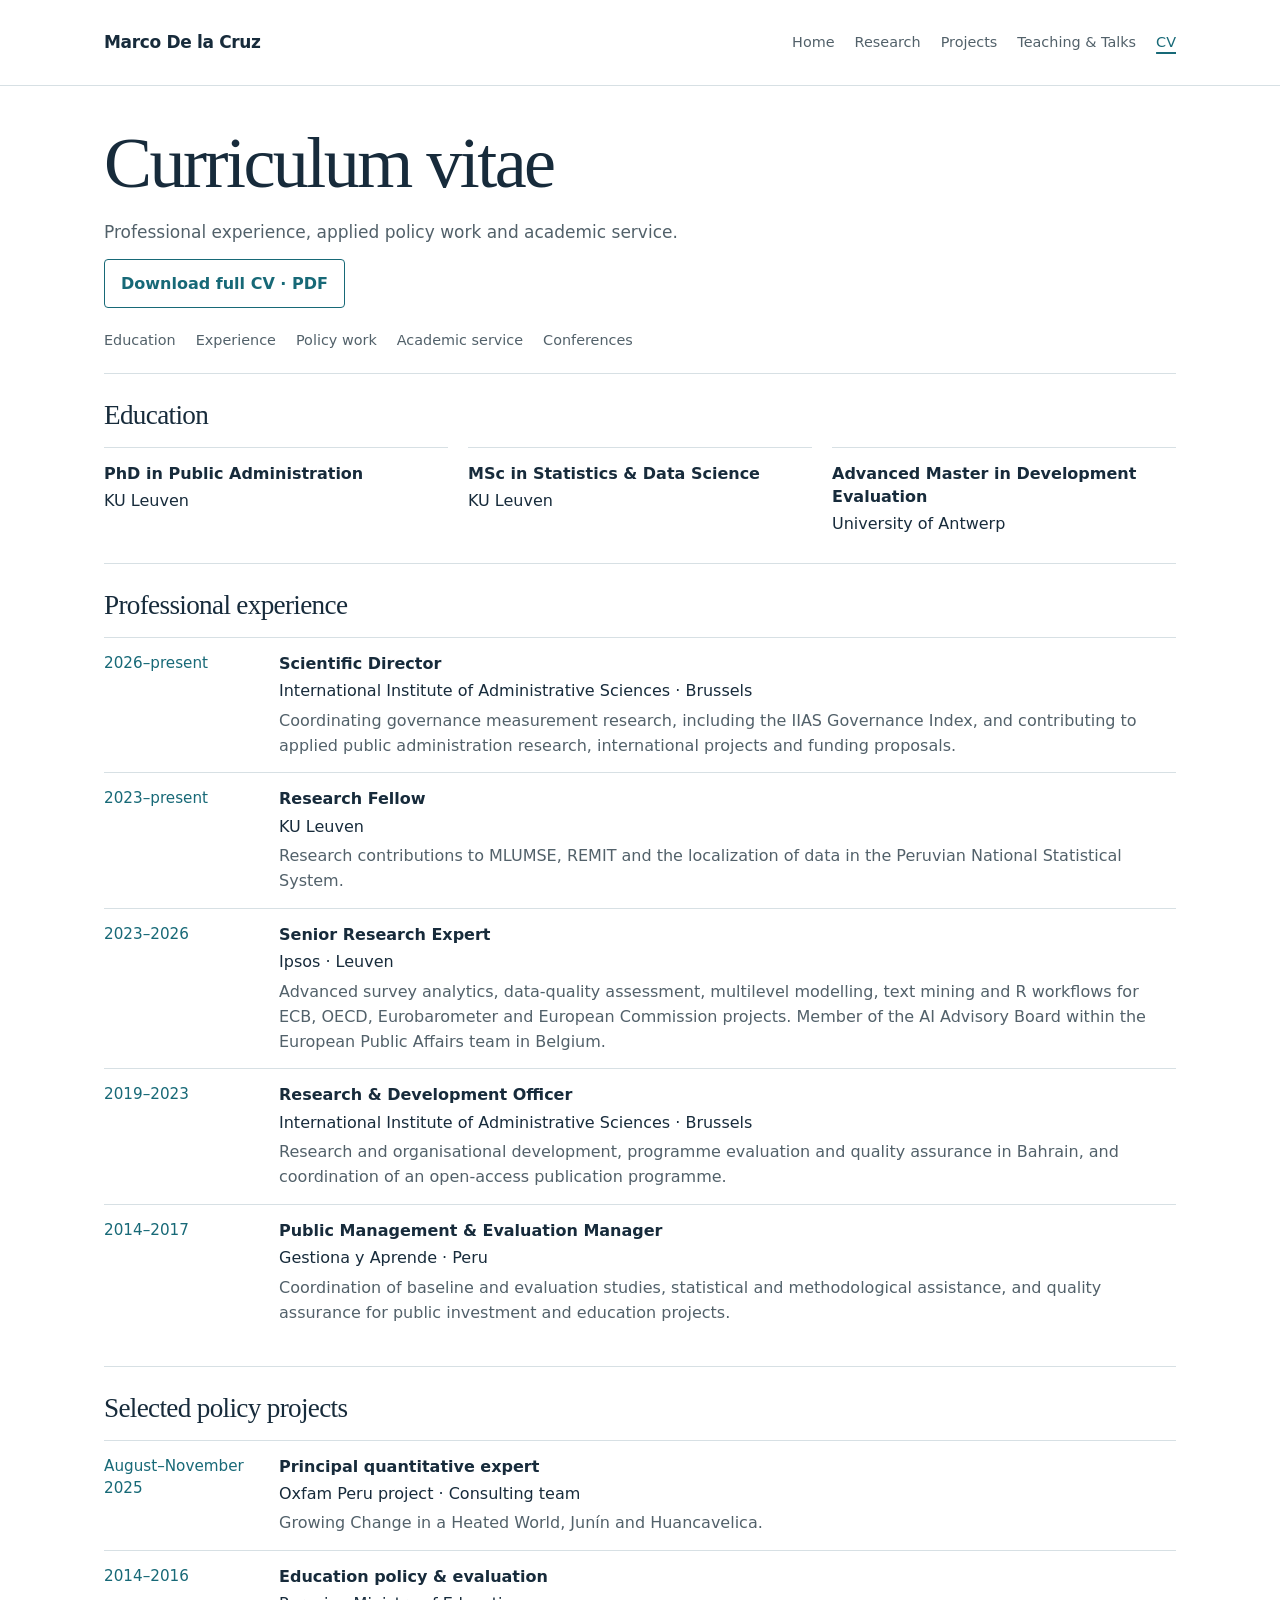
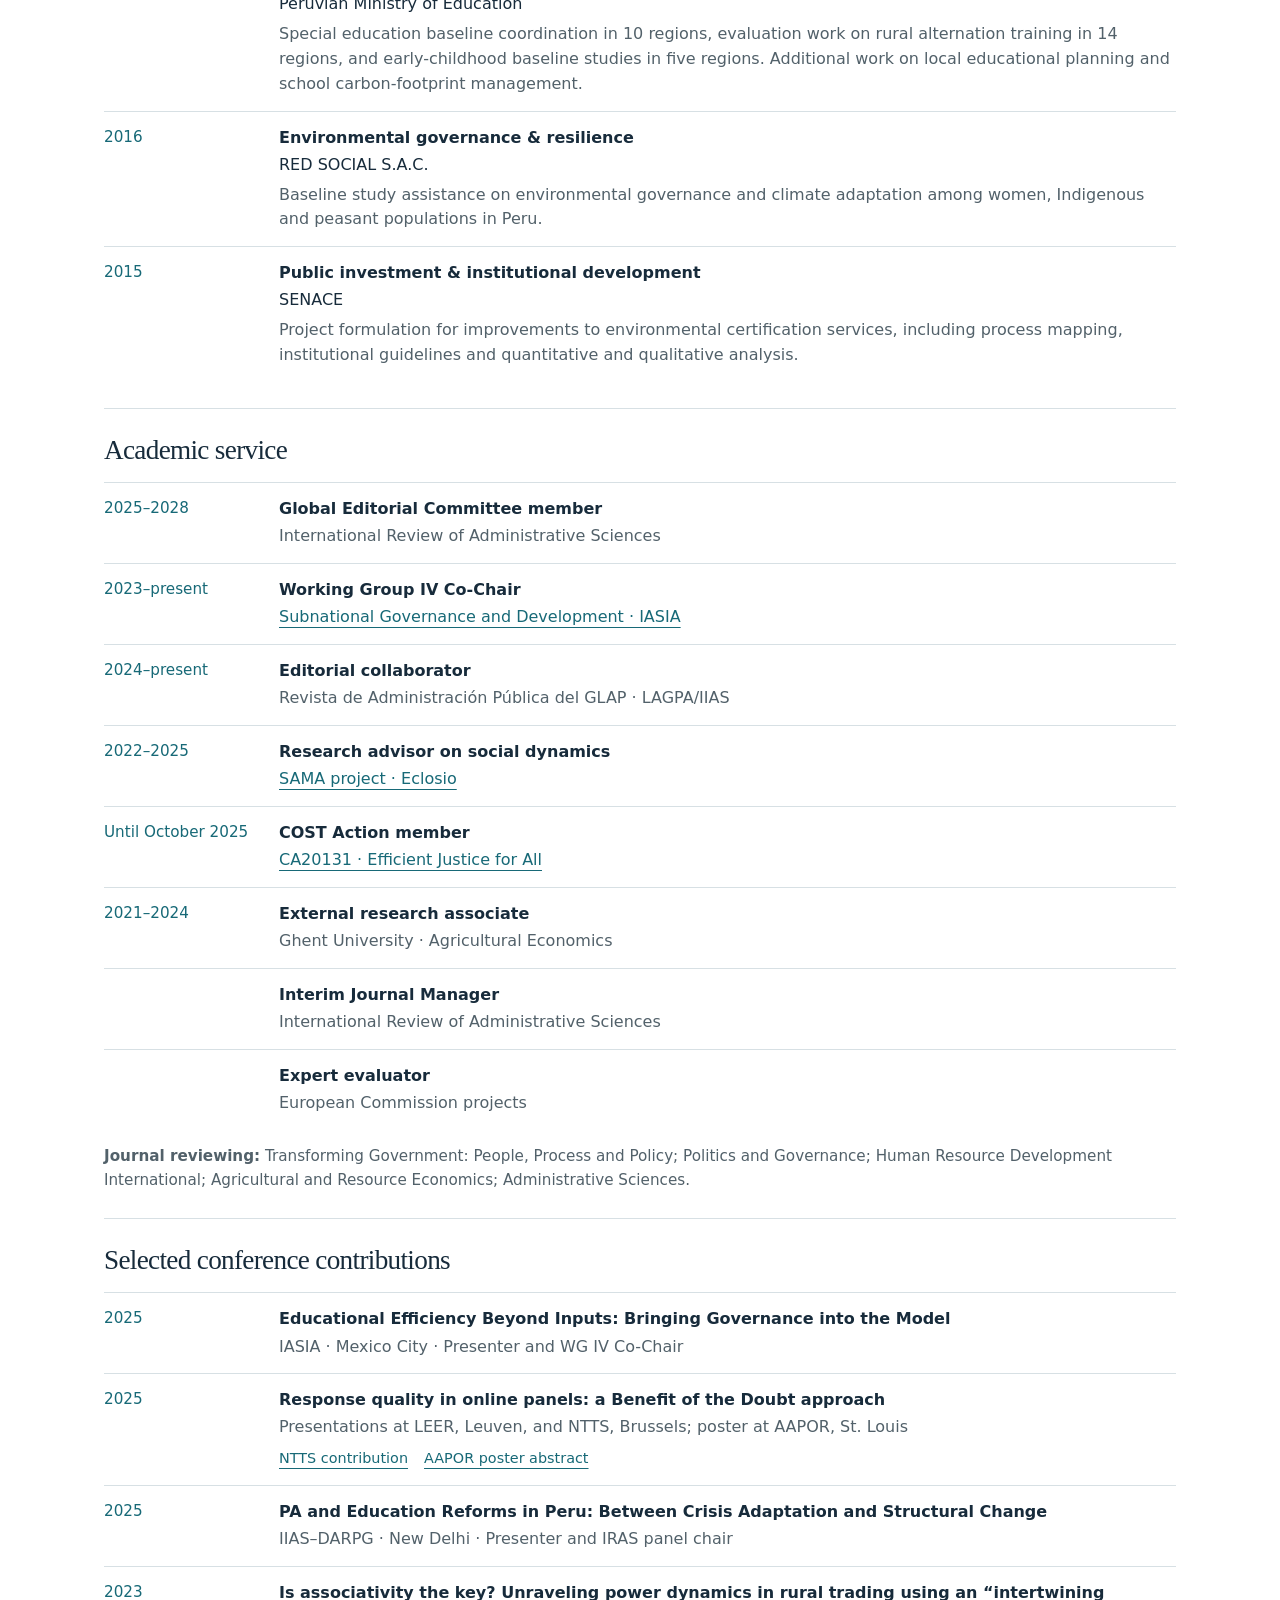
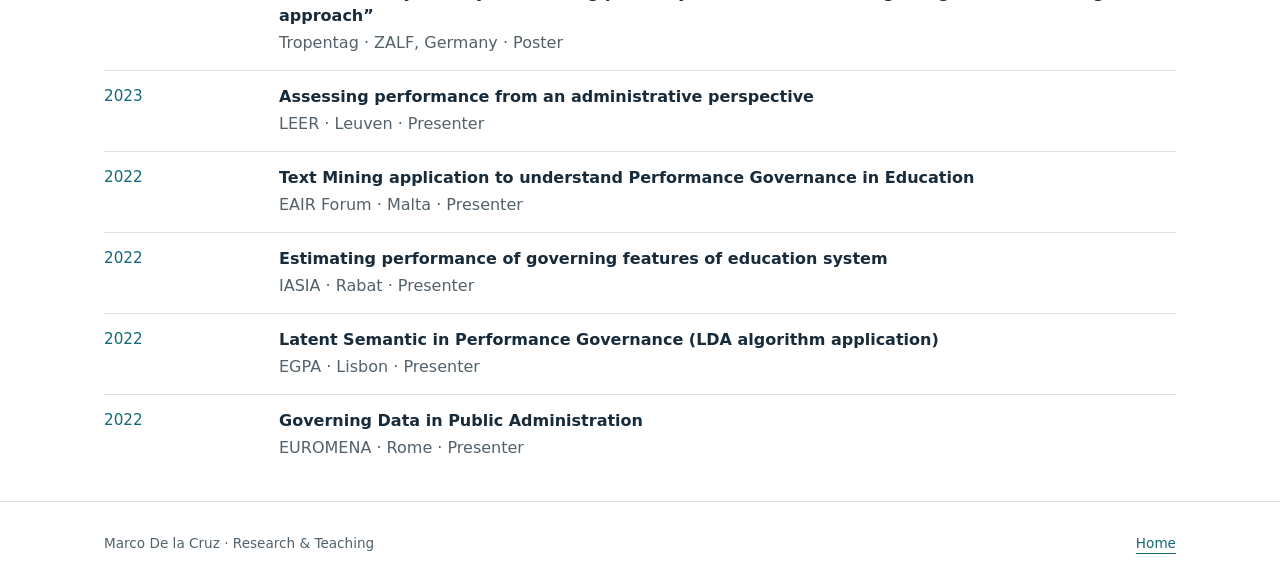
==== cv.html @ fc867669 "Add website" ====
<!DOCTYPE html>
<html lang="en">
<head>
  <meta charset="utf-8">
  <meta name="viewport" content="width=device-width, initial-scale=1">

  <title>CV | Marco De la Cruz</title>

  <meta
    name="description"
    content="Marco De la Cruz: professional experience, education, policy projects and academic service."
  >

  <link href="style.css" rel="stylesheet">

  <style>
    /* Compact formatting for this page only */

    .cv-page .page-head {
      padding: 36px 0 20px;
    }

    .cv-page .page-head h1 {
      margin-bottom: 14px;
    }

    .cv-page .page-head p {
      margin-bottom: 12px;
    }

    .cv-download {
      display: inline-block;
      padding: 10px 16px;
      border: 1px solid var(--accent, #176977);
      border-radius: 4px;
      color: var(--accent, #176977);
      font-size: 1rem;
      font-weight: 600;
      text-decoration: none;
    }

    .cv-download:hover {
      background: var(--accent, #176977);
      color: #fff;
    }

    .cv-page .jump {
      gap: 10px 20px;
      padding-bottom: 20px;
    }

    .cv-page .section {
      padding: 26px 0;
    }

    .cv-page .section > h2 {
      font-size: 1.7rem;
      margin-bottom: 16px;
    }

    .cv-page .cv-grid,
    .cv-page .course {
      display: grid;
      grid-template-columns: 155px minmax(0, 1fr);
      align-items: start;
      gap: 20px;
      padding: 14px 0;
      border-top: 1px solid var(--line, #d7e0e4);
    }

    .cv-page .cv-grid h3,
    .cv-page .course h3,
    .cv-page .education-item h3 {
      font: 600 1rem/1.45 system-ui, -apple-system, sans-serif;
      margin: 0 0 4px;
    }

    .cv-page .cv-grid p,
    .cv-page .course p,
    .cv-page .education-item p {
      margin: 0 0 5px;
      font-size: 1rem;
      line-height: 1.55;
    }

    .cv-page .cv-grid p:last-child,
    .cv-page .course p:last-child,
    .cv-page .education-item p:last-child {
      margin-bottom: 0;
    }

    .cv-page .date {
      font-size: 0.95rem;
      line-height: 1.5;
      color: var(--accent, #176977);
    }

    .cv-page .organisation {
      color: var(--ink, #172b3b);
      font-weight: 500;
    }

    .cv-page .education-grid {
      display: grid;
      grid-template-columns: repeat(3, minmax(0, 1fr));
      gap: 20px;
    }

    .cv-page .education-item {
      border-top: 1px solid var(--line, #d7e0e4);
      padding-top: 14px;
    }

    .cv-page .reviewing {
      margin-top: 14px;
      margin-bottom: 0;
      font-size: 0.95rem;
      line-height: 1.6;
    }

    .cv-page .course-links {
      display: flex;
      flex-wrap: wrap;
      gap: 8px 16px;
      margin-top: 6px;
      font-size: 0.9rem;
    }

    @media (max-width: 800px) {
      .cv-page .education-grid {
        grid-template-columns: 1fr;
        gap: 14px;
      }

      .cv-page .cv-grid,
      .cv-page .course {
        grid-template-columns: 1fr;
        gap: 5px;
      }

      .cv-page .section {
        padding: 22px 0;
      }
    }

    @media print {
      .cv-page .jump,
      .cv-page .cv-download {
        display: none;
      }

      .cv-page .cv-grid,
      .cv-page .course,
      .cv-page .education-item {
        break-inside: avoid;
      }
    }
  </style>
</head>

<body>
  <a class="skip" href="#main">Skip to content</a>

  <header>
    <div class="wrap bar">
      <a class="name" href="index.html">Marco De la Cruz</a>

      <nav aria-label="Main navigation">
        <a href="index.html">Home</a>
        <a href="research.html">Research</a>
        <a href="projects.html">Projects</a>
        <a href="teaching.html">Teaching &amp; Talks</a>
        <a href="cv.html" aria-current="page">CV</a>
      </nav>
    </div>
  </header>

  <main class="wrap cv-page" id="main">

    <div class="page-head">
      <h1>Curriculum vitae</h1>

      <p>
        Professional experience, applied policy work and academic service.
      </p>

      <a
        class="cv-download"
        href="https://soc.kuleuven.be/io/personeel/staf/cv/cv-marco-de-la-cruz-sanchez-en.pdf"
      >
        Download full CV · PDF
      </a>
    </div>

    <nav aria-label="CV sections" class="jump">
      <a href="#education">Education</a>
      <a href="#experience">Experience</a>
      <a href="#policy">Policy work</a>
      <a href="#service">Academic service</a>
      <a href="#talks">Conferences</a>
    </nav>

    <section class="section" id="education">
      <h2>Education</h2>

      <div class="education-grid">

        <article class="education-item">
          <h3>PhD in Public Administration</h3>
          <p>KU Leuven</p>
        </article>

        <article class="education-item">
          <h3>MSc in Statistics &amp; Data Science</h3>
          <p>KU Leuven</p>
        </article>

        <article class="education-item">
          <h3>Advanced Master in Development Evaluation</h3>
          <p>University of Antwerp</p>
        </article>

      </div>
    </section>

    <section class="section" id="experience">
      <h2>Professional experience</h2>

      <article class="cv-grid">
        <div class="date">2026–present</div>
        <div>
          <h3>Scientific Director</h3>
          <p class="organisation">
            International Institute of Administrative Sciences · Brussels
          </p>
          <p>
            Coordinating governance measurement research, including the
            IIAS Governance Index, and contributing to applied public
            administration research, international projects and funding
            proposals.
          </p>
        </div>
      </article>

      <article class="cv-grid">
        <div class="date">2023–present</div>
        <div>
          <h3>Research Fellow</h3>
          <p class="organisation">KU Leuven</p>
          <p>
            Research contributions to MLUMSE, REMIT and the localization
            of data in the Peruvian National Statistical System.
          </p>
        </div>
      </article>

      <article class="cv-grid">
        <div class="date">2023–2026</div>
        <div>
          <h3>Senior Research Expert</h3>
          <p class="organisation">Ipsos · Leuven</p>
          <p>
            Advanced survey analytics, data-quality assessment, multilevel
            modelling, text mining and R workflows for ECB, OECD,
            Eurobarometer and European Commission projects. Member of
            the AI Advisory Board within the European Public Affairs
            team in Belgium.
          </p>
        </div>
      </article>

      <article class="cv-grid">
        <div class="date">2019–2023</div>
        <div>
          <h3>Research &amp; Development Officer</h3>
          <p class="organisation">
            International Institute of Administrative Sciences · Brussels
          </p>
          <p>
            Research and organisational development, programme evaluation
            and quality assurance in Bahrain, and coordination of an
            open-access publication programme.
          </p>
        </div>
      </article>

      <article class="cv-grid">
        <div class="date">2014–2017</div>
        <div>
          <h3>Public Management &amp; Evaluation Manager</h3>
          <p class="organisation">Gestiona y Aprende · Peru</p>
          <p>
            Coordination of baseline and evaluation studies, statistical
            and methodological assistance, and quality assurance for
            public investment and education projects.
          </p>
        </div>
      </article>

    </section>

    <section class="section" id="policy">
      <h2>Selected policy projects</h2>

      <article class="cv-grid">
        <div class="date">August–November 2025</div>
        <div>
          <h3>Principal quantitative expert</h3>
          <p class="organisation">
            Oxfam Peru project · Consulting team
          </p>
          <p>
            Growing Change in a Heated World, Junín and Huancavelica.
          </p>
        </div>
      </article>

      <article class="cv-grid">
        <div class="date">2014–2016</div>
        <div>
          <h3>Education policy &amp; evaluation</h3>
          <p class="organisation">Peruvian Ministry of Education</p>
          <p>
            Special education baseline coordination in 10 regions,
            evaluation work on rural alternation training in 14 regions,
            and early-childhood baseline studies in five regions.
            Additional work on local educational planning and school
            carbon-footprint management.
          </p>
        </div>
      </article>

      <article class="cv-grid">
        <div class="date">2016</div>
        <div>
          <h3>Environmental governance &amp; resilience</h3>
          <p class="organisation">RED SOCIAL S.A.C.</p>
          <p>
            Baseline study assistance on environmental governance and
            climate adaptation among women, Indigenous and peasant
            populations in Peru.
          </p>
        </div>
      </article>

      <article class="cv-grid">
        <div class="date">2015</div>
        <div>
          <h3>Public investment &amp; institutional development</h3>
          <p class="organisation">SENACE</p>
          <p>
            Project formulation for improvements to environmental
            certification services, including process mapping,
            institutional guidelines and quantitative and qualitative
            analysis.
          </p>
        </div>
      </article>

    </section>

    <section class="section" id="service">
      <h2>Academic service</h2>

      <article class="course">
        <span class="date">2025–2028</span>
        <div>
          <h3>Global Editorial Committee member</h3>
          <p>International Review of Administrative Sciences</p>
        </div>
      </article>

      <article class="course">
        <span class="date">2023–present</span>
        <div>
          <h3>Working Group IV Co-Chair</h3>
          <p>
            <a href="https://www.iias-iisa.org/iasia-working-groups-wg-4-sub-national-governance-and-development/">
              Subnational Governance and Development · IASIA
            </a>
          </p>
        </div>
      </article>

      <article class="course">
        <span class="date">2024–present</span>
        <div>
          <h3>Editorial collaborator</h3>
          <p>
            Revista de Administración Pública del GLAP · LAGPA/IIAS
          </p>
        </div>
      </article>

      <article class="course">
        <span class="date">2022–2025</span>
        <div>
          <h3>Research advisor on social dynamics</h3>
          <p>
            <a href="https://www.eclosio.ong/es/news/el-proyecto-sama-comienza/">
              SAMA project · Eclosio
            </a>
          </p>
        </div>
      </article>

      <article class="course">
        <span class="date">Until October 2025</span>
        <div>
          <h3>COST Action member</h3>
          <p>
            <a href="https://www.cost.eu/actions/CA20131/">
              CA20131 · Efficient Justice for All
            </a>
          </p>
        </div>
      </article>

      <article class="course">
        <span class="date">2021–2024</span>
        <div>
          <h3>External research associate</h3>
          <p>Ghent University · Agricultural Economics</p>
        </div>
      </article>

      <article class="course">
        <span class="date"></span>
        <div>
          <h3>Interim Journal Manager</h3>
          <p>International Review of Administrative Sciences</p>
        </div>
      </article>

      <article class="course">
        <span class="date"></span>
        <div>
          <h3>Expert evaluator</h3>
          <p>European Commission projects</p>
        </div>
      </article>

      <p class="quiet reviewing">
        <strong>Journal reviewing:</strong>
        Transforming Government: People, Process and Policy;
        Politics and Governance;
        Human Resource Development International;
        Agricultural and Resource Economics;
        Administrative Sciences.
      </p>

    </section>

    <section class="section" id="talks">
      <h2>Selected conference contributions</h2>

      <article class="course">
        <span class="date">2025</span>
        <div>
          <h3>
            Educational Efficiency Beyond Inputs:
            Bringing Governance into the Model
          </h3>
          <p>
            IASIA · Mexico City · Presenter and WG IV Co-Chair
          </p>
        </div>
      </article>

      <article class="course">
        <span class="date">2025</span>
        <div>
          <h3>
            Response quality in online panels:
            a Benefit of the Doubt approach
          </h3>
          <p>
            Presentations at LEER, Leuven, and NTTS, Brussels;
            poster at AAPOR, St. Louis
          </p>
          <div class="course-links">
            <a href="research.html#conference">NTTS contribution</a>
            <a href="https://aapor.confex.com/aapor/2025/meetingapp.cgi/Paper/4449">
              AAPOR poster abstract
            </a>
          </div>
        </div>
      </article>

      <article class="course">
        <span class="date">2025</span>
        <div>
          <h3>
            PA and Education Reforms in Peru:
            Between Crisis Adaptation and Structural Change
          </h3>
          <p>
            IIAS–DARPG · New Delhi · Presenter and IRAS panel chair
          </p>
        </div>
      </article>

      <article class="course">
        <span class="date">2023</span>
        <div>
          <h3>
            Is associativity the key? Unraveling power dynamics
            in rural trading using an “intertwining approach”
          </h3>
          <p>Tropentag · ZALF, Germany · Poster</p>
        </div>
      </article>

      <article class="course">
        <span class="date">2023</span>
        <div>
          <h3>
            Assessing performance from an administrative perspective
          </h3>
          <p>LEER · Leuven · Presenter</p>
        </div>
      </article>

      <article class="course">
        <span class="date">2022</span>
        <div>
          <h3>
            Text Mining application to understand
            Performance Governance in Education
          </h3>
          <p>EAIR Forum · Malta · Presenter</p>
        </div>
      </article>

      <article class="course">
        <span class="date">2022</span>
        <div>
          <h3>
            Estimating performance of governing features
            of education system
          </h3>
          <p>IASIA · Rabat · Presenter</p>
        </div>
      </article>

      <article class="course">
        <span class="date">2022</span>
        <div>
          <h3>
            Latent Semantic in Performance Governance
            (LDA algorithm application)
          </h3>
          <p>EGPA · Lisbon · Presenter</p>
        </div>
      </article>

      <article class="course">
        <span class="date">2022</span>
        <div>
          <h3>Governing Data in Public Administration</h3>
          <p>EUROMENA · Rome · Presenter</p>
        </div>
      </article>

    </section>

  </main>

  <footer>
    <div class="wrap">
      <span>Marco De la Cruz · Research &amp; Teaching</span>
      <a href="index.html">Home</a>
    </div>
  </footer>

</body>
</html>
---- style.css ----
:root{--ink:#172b3b;--muted:#52616a;--accent:#176977;--line:#d7e0e4;--pale:#f0f5f7;--paper:#fff}
    *{box-sizing:border-box}html{scroll-behavior:smooth;scroll-padding-top:100px}body{margin:0;color:var(--ink);background:var(--paper);font:17px/1.7 system-ui,-apple-system,BlinkMacSystemFont,"Segoe UI",sans-serif}a{color:var(--accent);text-underline-offset:5px}a:hover{color:var(--ink)}a:focus-visible,summary:focus-visible{outline:3px solid var(--accent);outline-offset:6px}h1,h2,h3,p{margin-top:0}h1,h2,h3{font-family:Georgia,"Times New Roman",serif;font-weight:400;line-height:1.14}h1{font-size:clamp(3rem,7vw,5.6rem);letter-spacing:-.035em;margin-bottom:25px}h2{font-size:clamp(2rem,4vw,3rem);letter-spacing:-.025em}h3{font-size:1.65rem;margin-bottom:14px}p{margin-bottom:20px}.wrap{max-width:1160px;margin:auto;padding:0 44px}.skip{position:absolute;top:-100px}.skip:focus{top:10px;z-index:10;background:white;padding:10px}header{background:rgba(255,255,255,.97);border-bottom:1px solid var(--line);position:sticky;top:0;z-index:5}.bar{display:flex;justify-content:space-between;align-items:center;gap:30px;min-height:85px}.name{font-weight:650;letter-spacing:-.02em;color:var(--ink);text-decoration:none}nav{display:flex;gap:27px;flex-wrap:wrap}nav a{font-size:.9rem;text-decoration:none;color:var(--muted)}nav a:hover{text-decoration:underline}.hero{padding:90px 0 80px;display:grid;grid-template-columns:1fr 280px;gap:70px}.eyebrow{color:var(--accent);font-size:.8rem;letter-spacing:.13em;text-transform:uppercase;font-weight:650;margin-bottom:24px}.intro{font-size:1.17rem;max-width:700px}.hero aside{align-self:end;border-top:3px solid var(--accent);padding-top:24px;color:var(--muted);font-size:.95rem}.hero aside strong{display:block;color:var(--ink);margin-bottom:8px;font-weight:600}.hero aside p:last-child{margin-bottom:0}.section{padding:65px 0;border-top:1px solid var(--line)}.section-heading{display:grid;grid-template-columns:280px 1fr;gap:55px;margin-bottom:35px}.section-heading p{max-width:680px;color:var(--muted)}.project{display:grid;grid-template-columns:280px 1fr;gap:55px;border-top:1px solid var(--line);padding:32px 0}.project.featured{background:var(--pale);padding:32px;margin:0 -32px 12px;border-top:0;border-left:3px solid var(--accent)}.category{font-size:.83rem;color:var(--accent);font-weight:600}.project p{max-width:720px;color:var(--muted);margin-bottom:12px}.methods{font-size:.88rem}.methods b{font-weight:600;color:var(--ink)}details{margin-top:14px}summary{cursor:pointer;color:var(--accent);font-size:.9rem;width:fit-content}details p{padding-top:12px;font-size:.95rem}.teaching-grid{display:grid;grid-template-columns:1fr 1fr;gap:35px 60px}.teaching-grid article{border-top:1px solid var(--line);padding-top:25px}.teaching-grid p{color:var(--muted)}.venues{font-size:.9rem}.background{display:grid;grid-template-columns:1fr 1fr;gap:60px}.background h3{font-size:1.5rem}.entry{padding:20px 0;border-top:1px solid var(--line)}.entry strong{font-weight:600;display:block}.entry span{color:var(--muted);font-size:.95rem}footer{border-top:1px solid var(--line);padding:30px 0;font-size:.85rem;color:var(--muted)}footer .wrap{display:flex;justify-content:space-between;gap:20px}footer a{white-space:nowrap}
    @media(max-width:800px){.wrap{padding:0 24px}.hero{grid-template-columns:1fr;gap:30px;padding:55px 0}.hero aside{max-width:600px}.section-heading,.project{grid-template-columns:1fr;gap:12px}.section-heading{margin-bottom:20px}.project.featured{margin:0 0 12px;padding:25px}.bar{gap:12px;flex-wrap:wrap;padding-top:16px;padding-bottom:16px}nav{gap:18px}.section{padding:45px 0}.teaching-grid,.background{grid-template-columns:1fr;gap:20px}h1{font-size:3.6rem}footer .wrap{flex-wrap:wrap}}
    @media(prefers-reduced-motion:reduce){html{scroll-behavior:auto}}
    @media print{header,summary,footer a{display:none}.hero,.section{padding:25px 0}.wrap{padding:0}.project,.teaching-grid article{break-inside:avoid}details p{display:block}body{font-size:11pt}h1{font-size:32pt}}
  
.hero{grid-template-columns:1fr 280px}.page-head{padding:65px 0 35px;max-width:820px}.page-head h1{font-size:clamp(2.8rem,6vw,4.5rem)}.page-head p{color:var(--muted)}.publication{padding:23px 0;border-top:1px solid var(--line);max-width:850px}.publication h3{font-family:inherit;font-weight:550;font-size:1.07rem;line-height:1.5;margin:6px 0}.publication p{color:var(--muted);font-size:.94rem;margin:5px 0}.label{font-size:.8rem;color:var(--accent);font-weight:600}.jump{display:flex;gap:22px;flex-wrap:wrap;padding:0 0 30px;font-size:.95rem}.course{display:grid;grid-template-columns:140px 1fr;gap:25px;padding:22px 0;border-top:1px solid var(--line)}.course h3{font:600 1.05rem/1.5 system-ui;margin:0 0 8px}.course p{margin:0;color:var(--muted);font-size:.95rem}.date{color:var(--accent);font-size:.9rem}.cv-grid{display:grid;grid-template-columns:220px 1fr;gap:35px;padding:25px 0;border-top:1px solid var(--line)}.cv-grid h3{font:600 1.08rem/1.5 system-ui}.cv-grid p{color:var(--muted)}nav a[aria-current=page]{color:var(--accent);text-decoration:underline;text-decoration-thickness:2px}.quiet{color:var(--muted)}@media(max-width:800px){.hero,.cv-grid{grid-template-columns:1fr}.course{grid-template-columns:1fr;gap:6px}.page-head{padding-top:40px}.hero{gap:30px}}
/* Compact research overview, distinct from the publication list. */
#streams{background:#f0f5f7;border-top:3px solid #176977;padding:30px;margin:0 0 38px;border-radius:2px}#streams>h2{font-size:2rem;margin-bottom:24px}.focus-grid{display:grid;grid-template-columns:1fr 1fr;gap:28px 36px}.focus-item h3{font:650 1.15rem/1.4 system-ui,-apple-system,sans-serif;color:#172b3b;margin:0 0 10px}.focus-item p{font-size:1rem;line-height:1.65;color:#40535f;margin:0 0 10px}.focus-item a{font-size:.9rem}.section{padding:42px 0}.project{grid-template-columns:210px 1fr;gap:30px;padding:24px 0}.category{font-size:.95rem}.publication{padding:18px 0}.publication h3{margin:5px 0}.paper-links{display:flex;gap:15px;flex-wrap:wrap;font-size:.9rem}.page-head{padding:45px 0 25px}@media(max-width:800px){.focus-grid{grid-template-columns:1fr;gap:25px}#streams{padding:22px}.project{grid-template-columns:1fr;gap:8px}.bar nav{gap:14px}.bar nav a{font-size:.88rem}}

/* Project titles and roles share one reading column. */
.project-entry{max-width:880px;padding:25px 0;border-top:1px solid var(--line)}.project-entry h3{font-size:1.5rem;line-height:1.3;margin:0 0 8px}.project-entry h3 a,.publication h3 a,.course h3 a{color:var(--ink);text-decoration:none}.project-entry h3 a:hover,.publication h3 a:hover,.course h3 a:hover{color:var(--accent);text-decoration:underline}.project-entry .project-meta{color:var(--accent);font-size:1rem;margin:0 0 12px;font-weight:550}.project-entry p{margin-bottom:12px}.resource-link{font-size:.95rem}.bar{gap:20px}nav{gap:20px}@media(max-width:900px){.bar{flex-wrap:wrap;padding:16px 0}nav{gap:16px}.project-entry h3{font-size:1.3rem}}

/* Bibliographic entries use a compact, consistent reading rhythm. */
.output-section{padding:27px 0}.output-section>h2{font-size:1.6rem;margin-bottom:14px}.output-section .publication{max-width:none;padding:13px 0}.output-section .publication h3{font:600 1rem/1.5 system-ui,-apple-system,sans-serif;margin:0 0 4px}.output-section .publication .citation-meta{font-size:.94rem;line-height:1.55;margin:0 0 5px}.output-section .paper-links{font-size:.9rem;line-height:1.4}.output-section .publication:last-child{padding-bottom:3px}
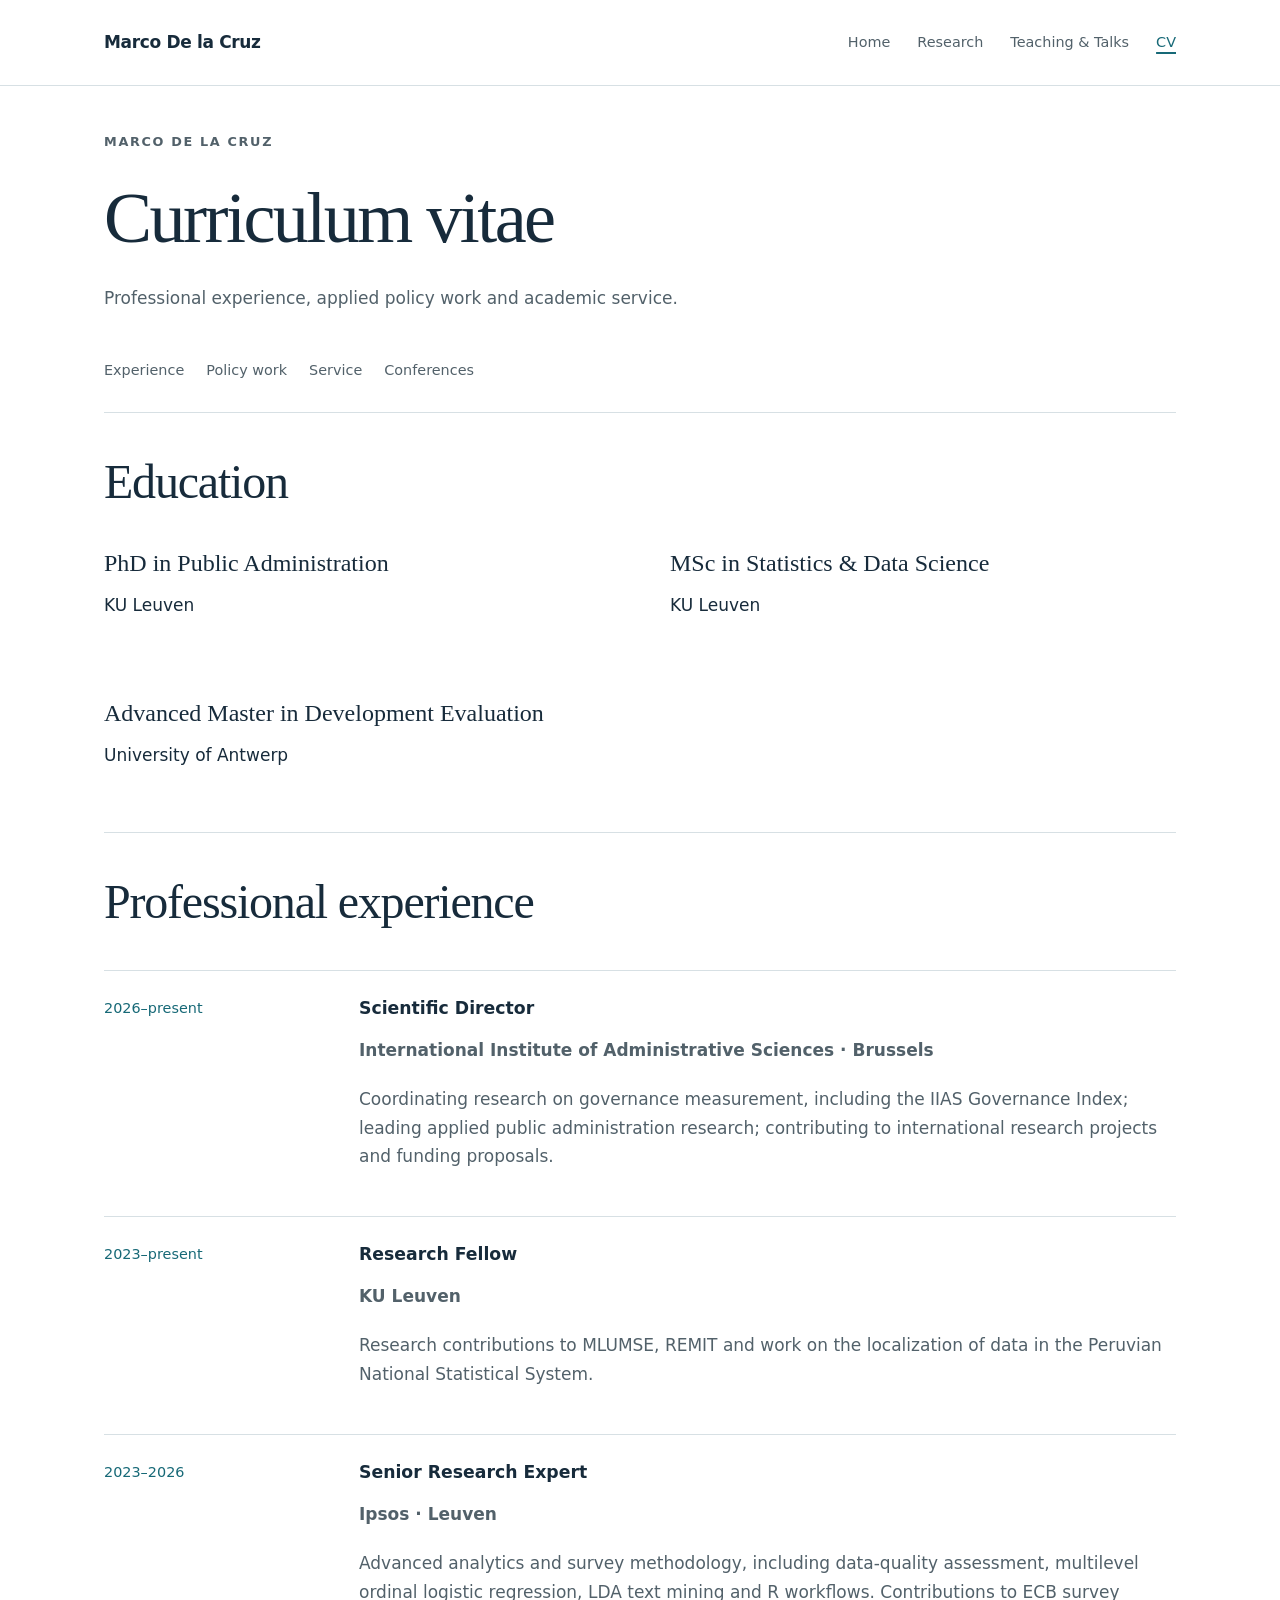
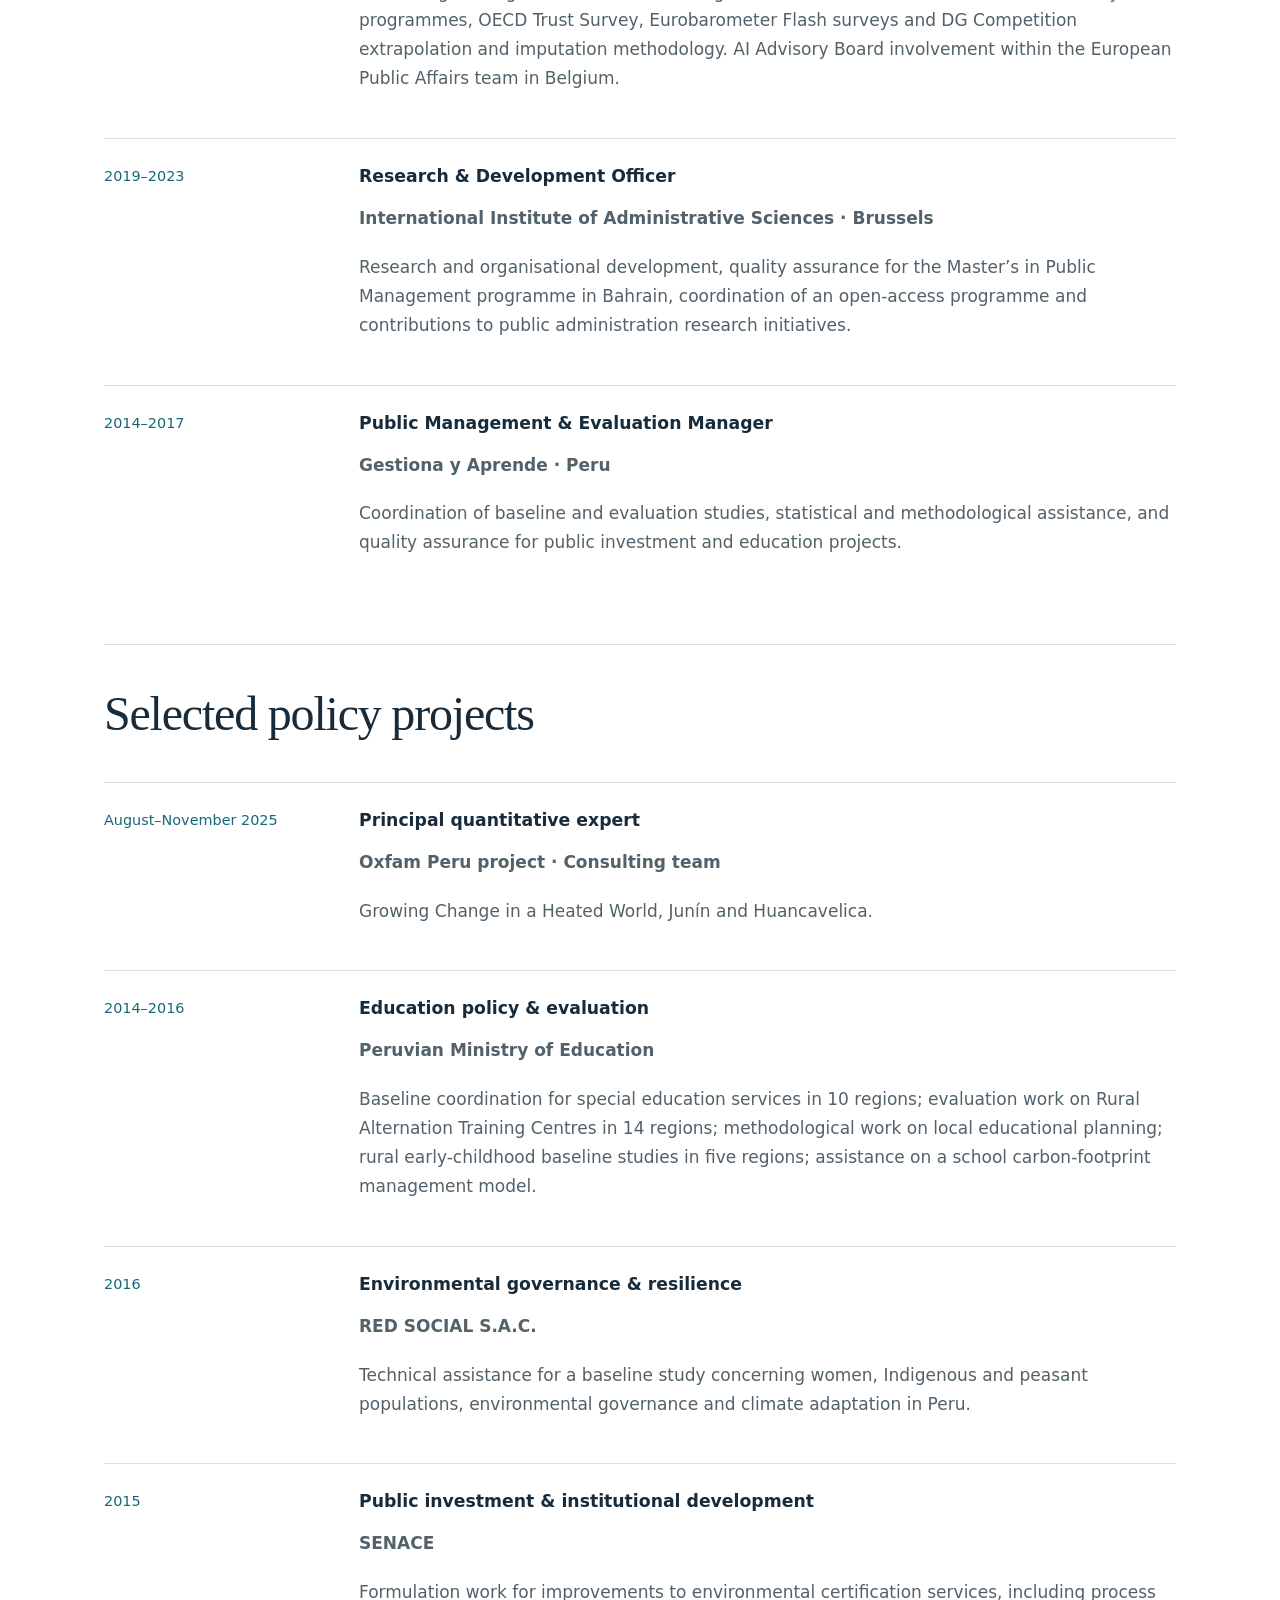
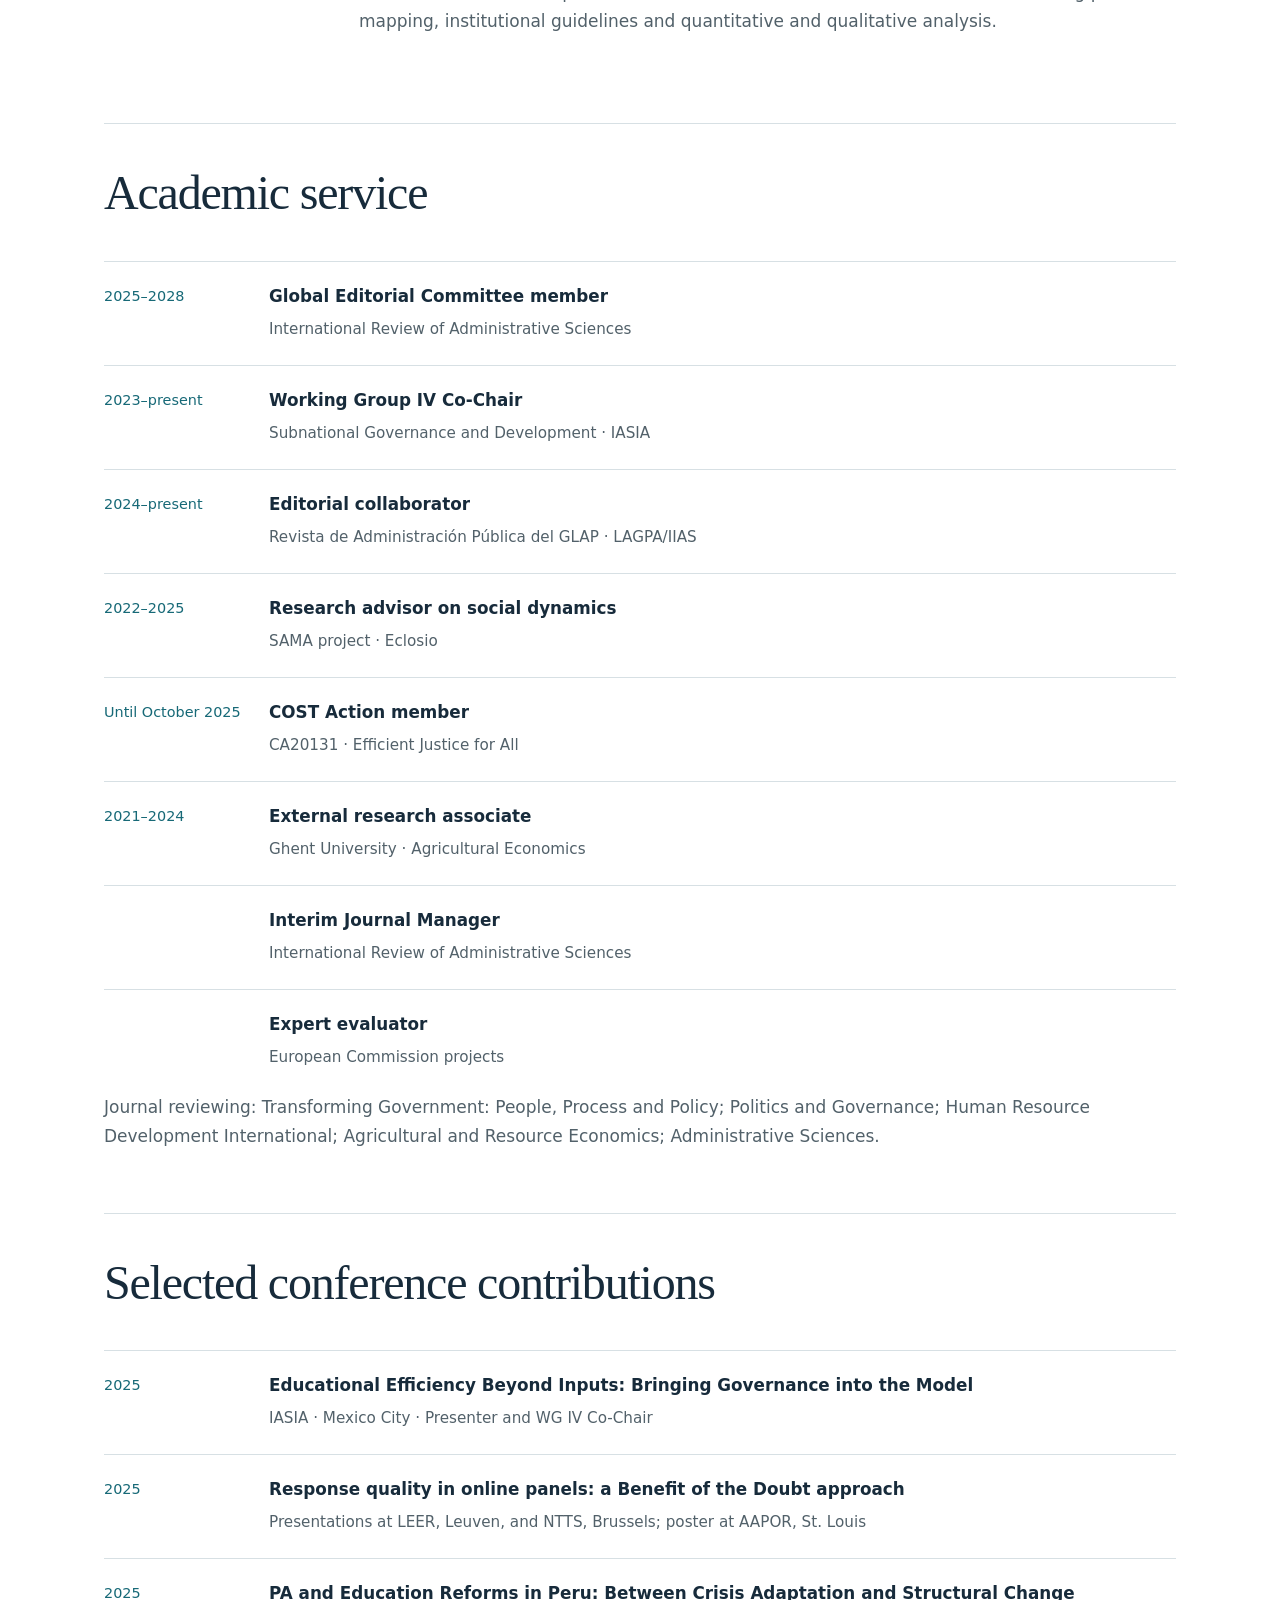
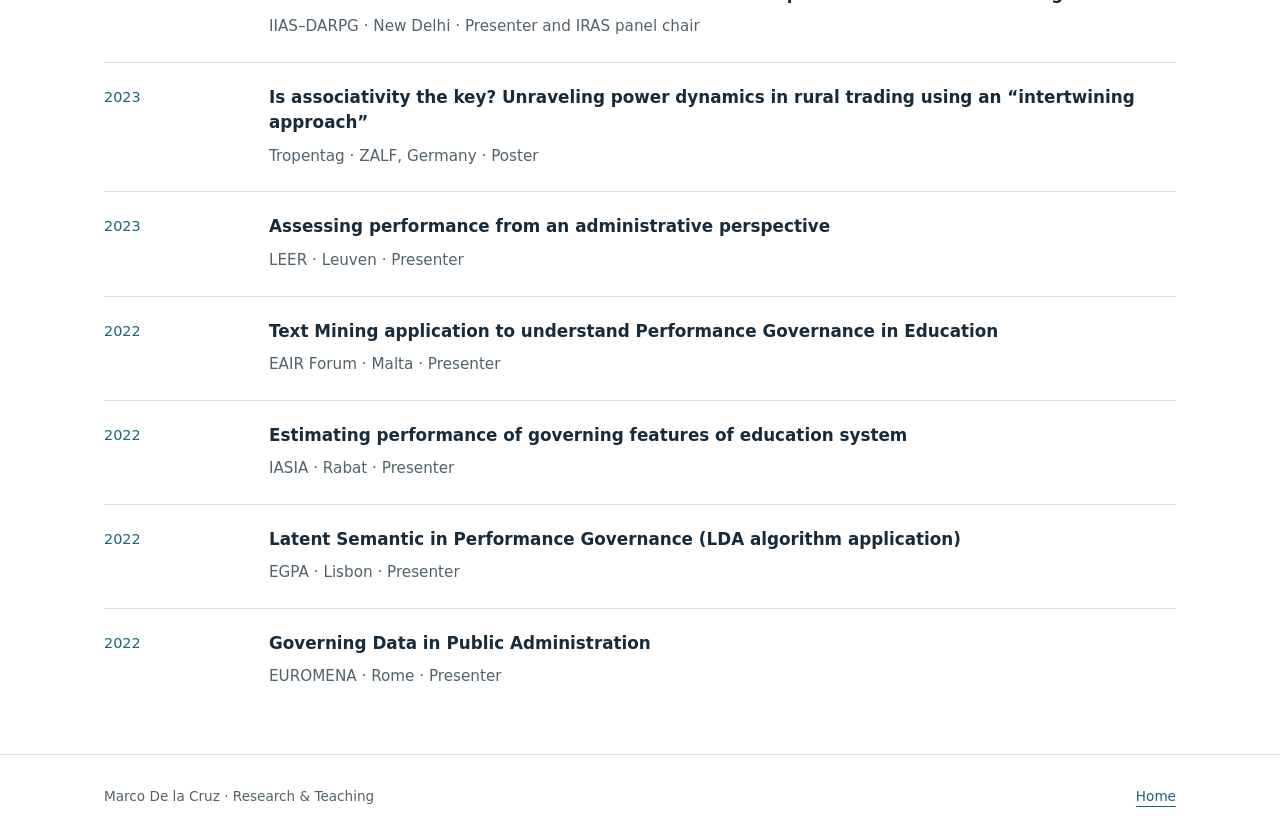
==== commit c1a51e1a: "Add files via upload Updated research page, focus texts and footer (format only)" ====
--- a/cv.html
+++ b/cv.html
@@ -1,577 +1,3 @@
 <!DOCTYPE html>
-<html lang="en">
-<head>
-  <meta charset="utf-8">
-  <meta name="viewport" content="width=device-width, initial-scale=1">
 
-  <title>CV | Marco De la Cruz</title>
-
-  <meta
-    name="description"
-    content="Marco De la Cruz: professional experience, education, policy projects and academic service."
-  >
-
-  <link href="style.css" rel="stylesheet">
-
-  <style>
-    /* Compact formatting for this page only */
-
-    .cv-page .page-head {
-      padding: 36px 0 20px;
-    }
-
-    .cv-page .page-head h1 {
-      margin-bottom: 14px;
-    }
-
-    .cv-page .page-head p {
-      margin-bottom: 12px;
-    }
-
-    .cv-download {
-      display: inline-block;
-      padding: 10px 16px;
-      border: 1px solid var(--accent, #176977);
-      border-radius: 4px;
-      color: var(--accent, #176977);
-      font-size: 1rem;
-      font-weight: 600;
-      text-decoration: none;
-    }
-
-    .cv-download:hover {
-      background: var(--accent, #176977);
-      color: #fff;
-    }
-
-    .cv-page .jump {
-      gap: 10px 20px;
-      padding-bottom: 20px;
-    }
-
-    .cv-page .section {
-      padding: 26px 0;
-    }
-
-    .cv-page .section > h2 {
-      font-size: 1.7rem;
-      margin-bottom: 16px;
-    }
-
-    .cv-page .cv-grid,
-    .cv-page .course {
-      display: grid;
-      grid-template-columns: 155px minmax(0, 1fr);
-      align-items: start;
-      gap: 20px;
-      padding: 14px 0;
-      border-top: 1px solid var(--line, #d7e0e4);
-    }
-
-    .cv-page .cv-grid h3,
-    .cv-page .course h3,
-    .cv-page .education-item h3 {
-      font: 600 1rem/1.45 system-ui, -apple-system, sans-serif;
-      margin: 0 0 4px;
-    }
-
-    .cv-page .cv-grid p,
-    .cv-page .course p,
-    .cv-page .education-item p {
-      margin: 0 0 5px;
-      font-size: 1rem;
-      line-height: 1.55;
-    }
-
-    .cv-page .cv-grid p:last-child,
-    .cv-page .course p:last-child,
-    .cv-page .education-item p:last-child {
-      margin-bottom: 0;
-    }
-
-    .cv-page .date {
-      font-size: 0.95rem;
-      line-height: 1.5;
-      color: var(--accent, #176977);
-    }
-
-    .cv-page .organisation {
-      color: var(--ink, #172b3b);
-      font-weight: 500;
-    }
-
-    .cv-page .education-grid {
-      display: grid;
-      grid-template-columns: repeat(3, minmax(0, 1fr));
-      gap: 20px;
-    }
-
-    .cv-page .education-item {
-      border-top: 1px solid var(--line, #d7e0e4);
-      padding-top: 14px;
-    }
-
-    .cv-page .reviewing {
-      margin-top: 14px;
-      margin-bottom: 0;
-      font-size: 0.95rem;
-      line-height: 1.6;
-    }
-
-    .cv-page .course-links {
-      display: flex;
-      flex-wrap: wrap;
-      gap: 8px 16px;
-      margin-top: 6px;
-      font-size: 0.9rem;
-    }
-
-    @media (max-width: 800px) {
-      .cv-page .education-grid {
-        grid-template-columns: 1fr;
-        gap: 14px;
-      }
-
-      .cv-page .cv-grid,
-      .cv-page .course {
-        grid-template-columns: 1fr;
-        gap: 5px;
-      }
-
-      .cv-page .section {
-        padding: 22px 0;
-      }
-    }
-
-    @media print {
-      .cv-page .jump,
-      .cv-page .cv-download {
-        display: none;
-      }
-
-      .cv-page .cv-grid,
-      .cv-page .course,
-      .cv-page .education-item {
-        break-inside: avoid;
-      }
-    }
-  </style>
-</head>
-
-<body>
-  <a class="skip" href="#main">Skip to content</a>
-
-  <header>
-    <div class="wrap bar">
-      <a class="name" href="index.html">Marco De la Cruz</a>
-
-      <nav aria-label="Main navigation">
-        <a href="index.html">Home</a>
-        <a href="research.html">Research</a>
-        <a href="projects.html">Projects</a>
-        <a href="teaching.html">Teaching &amp; Talks</a>
-        <a href="cv.html" aria-current="page">CV</a>
-      </nav>
-    </div>
-  </header>
-
-  <main class="wrap cv-page" id="main">
-
-    <div class="page-head">
-      <h1>Curriculum vitae</h1>
-
-      <p>
-        Professional experience, applied policy work and academic service.
-      </p>
-
-      <a
-        class="cv-download"
-        href="https://soc.kuleuven.be/io/personeel/staf/cv/cv-marco-de-la-cruz-sanchez-en.pdf"
-      >
-        Download full CV · PDF
-      </a>
-    </div>
-
-    <nav aria-label="CV sections" class="jump">
-      <a href="#education">Education</a>
-      <a href="#experience">Experience</a>
-      <a href="#policy">Policy work</a>
-      <a href="#service">Academic service</a>
-      <a href="#talks">Conferences</a>
-    </nav>
-
-    <section class="section" id="education">
-      <h2>Education</h2>
-
-      <div class="education-grid">
-
-        <article class="education-item">
-          <h3>PhD in Public Administration</h3>
-          <p>KU Leuven</p>
-        </article>
-
-        <article class="education-item">
-          <h3>MSc in Statistics &amp; Data Science</h3>
-          <p>KU Leuven</p>
-        </article>
-
-        <article class="education-item">
-          <h3>Advanced Master in Development Evaluation</h3>
-          <p>University of Antwerp</p>
-        </article>
-
-      </div>
-    </section>
-
-    <section class="section" id="experience">
-      <h2>Professional experience</h2>
-
-      <article class="cv-grid">
-        <div class="date">2026–present</div>
-        <div>
-          <h3>Scientific Director</h3>
-          <p class="organisation">
-            International Institute of Administrative Sciences · Brussels
-          </p>
-          <p>
-            Coordinating governance measurement research, including the
-            IIAS Governance Index, and contributing to applied public
-            administration research, international projects and funding
-            proposals.
-          </p>
-        </div>
-      </article>
-
-      <article class="cv-grid">
-        <div class="date">2023–present</div>
-        <div>
-          <h3>Research Fellow</h3>
-          <p class="organisation">KU Leuven</p>
-          <p>
-            Research contributions to MLUMSE, REMIT and the localization
-            of data in the Peruvian National Statistical System.
-          </p>
-        </div>
-      </article>
-
-      <article class="cv-grid">
-        <div class="date">2023–2026</div>
-        <div>
-          <h3>Senior Research Expert</h3>
-          <p class="organisation">Ipsos · Leuven</p>
-          <p>
-            Advanced survey analytics, data-quality assessment, multilevel
-            modelling, text mining and R workflows for ECB, OECD,
-            Eurobarometer and European Commission projects. Member of
-            the AI Advisory Board within the European Public Affairs
-            team in Belgium.
-          </p>
-        </div>
-      </article>
-
-      <article class="cv-grid">
-        <div class="date">2019–2023</div>
-        <div>
-          <h3>Research &amp; Development Officer</h3>
-          <p class="organisation">
-            International Institute of Administrative Sciences · Brussels
-          </p>
-          <p>
-            Research and organisational development, programme evaluation
-            and quality assurance in Bahrain, and coordination of an
-            open-access publication programme.
-          </p>
-        </div>
-      </article>
-
-      <article class="cv-grid">
-        <div class="date">2014–2017</div>
-        <div>
-          <h3>Public Management &amp; Evaluation Manager</h3>
-          <p class="organisation">Gestiona y Aprende · Peru</p>
-          <p>
-            Coordination of baseline and evaluation studies, statistical
-            and methodological assistance, and quality assurance for
-            public investment and education projects.
-          </p>
-        </div>
-      </article>
-
-    </section>
-
-    <section class="section" id="policy">
-      <h2>Selected policy projects</h2>
-
-      <article class="cv-grid">
-        <div class="date">August–November 2025</div>
-        <div>
-          <h3>Principal quantitative expert</h3>
-          <p class="organisation">
-            Oxfam Peru project · Consulting team
-          </p>
-          <p>
-            Growing Change in a Heated World, Junín and Huancavelica.
-          </p>
-        </div>
-      </article>
-
-      <article class="cv-grid">
-        <div class="date">2014–2016</div>
-        <div>
-          <h3>Education policy &amp; evaluation</h3>
-          <p class="organisation">Peruvian Ministry of Education</p>
-          <p>
-            Special education baseline coordination in 10 regions,
-            evaluation work on rural alternation training in 14 regions,
-            and early-childhood baseline studies in five regions.
-            Additional work on local educational planning and school
-            carbon-footprint management.
-          </p>
-        </div>
-      </article>
-
-      <article class="cv-grid">
-        <div class="date">2016</div>
-        <div>
-          <h3>Environmental governance &amp; resilience</h3>
-          <p class="organisation">RED SOCIAL S.A.C.</p>
-          <p>
-            Baseline study assistance on environmental governance and
-            climate adaptation among women, Indigenous and peasant
-            populations in Peru.
-          </p>
-        </div>
-      </article>
-
-      <article class="cv-grid">
-        <div class="date">2015</div>
-        <div>
-          <h3>Public investment &amp; institutional development</h3>
-          <p class="organisation">SENACE</p>
-          <p>
-            Project formulation for improvements to environmental
-            certification services, including process mapping,
-            institutional guidelines and quantitative and qualitative
-            analysis.
-          </p>
-        </div>
-      </article>
-
-    </section>
-
-    <section class="section" id="service">
-      <h2>Academic service</h2>
-
-      <article class="course">
-        <span class="date">2025–2028</span>
-        <div>
-          <h3>Global Editorial Committee member</h3>
-          <p>International Review of Administrative Sciences</p>
-        </div>
-      </article>
-
-      <article class="course">
-        <span class="date">2023–present</span>
-        <div>
-          <h3>Working Group IV Co-Chair</h3>
-          <p>
-            <a href="https://www.iias-iisa.org/iasia-working-groups-wg-4-sub-national-governance-and-development/">
-              Subnational Governance and Development · IASIA
-            </a>
-          </p>
-        </div>
-      </article>
-
-      <article class="course">
-        <span class="date">2024–present</span>
-        <div>
-          <h3>Editorial collaborator</h3>
-          <p>
-            Revista de Administración Pública del GLAP · LAGPA/IIAS
-          </p>
-        </div>
-      </article>
-
-      <article class="course">
-        <span class="date">2022–2025</span>
-        <div>
-          <h3>Research advisor on social dynamics</h3>
-          <p>
-            <a href="https://www.eclosio.ong/es/news/el-proyecto-sama-comienza/">
-              SAMA project · Eclosio
-            </a>
-          </p>
-        </div>
-      </article>
-
-      <article class="course">
-        <span class="date">Until October 2025</span>
-        <div>
-          <h3>COST Action member</h3>
-          <p>
-            <a href="https://www.cost.eu/actions/CA20131/">
-              CA20131 · Efficient Justice for All
-            </a>
-          </p>
-        </div>
-      </article>
-
-      <article class="course">
-        <span class="date">2021–2024</span>
-        <div>
-          <h3>External research associate</h3>
-          <p>Ghent University · Agricultural Economics</p>
-        </div>
-      </article>
-
-      <article class="course">
-        <span class="date"></span>
-        <div>
-          <h3>Interim Journal Manager</h3>
-          <p>International Review of Administrative Sciences</p>
-        </div>
-      </article>
-
-      <article class="course">
-        <span class="date"></span>
-        <div>
-          <h3>Expert evaluator</h3>
-          <p>European Commission projects</p>
-        </div>
-      </article>
-
-      <p class="quiet reviewing">
-        <strong>Journal reviewing:</strong>
-        Transforming Government: People, Process and Policy;
-        Politics and Governance;
-        Human Resource Development International;
-        Agricultural and Resource Economics;
-        Administrative Sciences.
-      </p>
-
-    </section>
-
-    <section class="section" id="talks">
-      <h2>Selected conference contributions</h2>
-
-      <article class="course">
-        <span class="date">2025</span>
-        <div>
-          <h3>
-            Educational Efficiency Beyond Inputs:
-            Bringing Governance into the Model
-          </h3>
-          <p>
-            IASIA · Mexico City · Presenter and WG IV Co-Chair
-          </p>
-        </div>
-      </article>
-
-      <article class="course">
-        <span class="date">2025</span>
-        <div>
-          <h3>
-            Response quality in online panels:
-            a Benefit of the Doubt approach
-          </h3>
-          <p>
-            Presentations at LEER, Leuven, and NTTS, Brussels;
-            poster at AAPOR, St. Louis
-          </p>
-          <div class="course-links">
-            <a href="research.html#conference">NTTS contribution</a>
-            <a href="https://aapor.confex.com/aapor/2025/meetingapp.cgi/Paper/4449">
-              AAPOR poster abstract
-            </a>
-          </div>
-        </div>
-      </article>
-
-      <article class="course">
-        <span class="date">2025</span>
-        <div>
-          <h3>
-            PA and Education Reforms in Peru:
-            Between Crisis Adaptation and Structural Change
-          </h3>
-          <p>
-            IIAS–DARPG · New Delhi · Presenter and IRAS panel chair
-          </p>
-        </div>
-      </article>
-
-      <article class="course">
-        <span class="date">2023</span>
-        <div>
-          <h3>
-            Is associativity the key? Unraveling power dynamics
-            in rural trading using an “intertwining approach”
-          </h3>
-          <p>Tropentag · ZALF, Germany · Poster</p>
-        </div>
-      </article>
-
-      <article class="course">
-        <span class="date">2023</span>
-        <div>
-          <h3>
-            Assessing performance from an administrative perspective
-          </h3>
-          <p>LEER · Leuven · Presenter</p>
-        </div>
-      </article>
-
-      <article class="course">
-        <span class="date">2022</span>
-        <div>
-          <h3>
-            Text Mining application to understand
-            Performance Governance in Education
-          </h3>
-          <p>EAIR Forum · Malta · Presenter</p>
-        </div>
-      </article>
-
-      <article class="course">
-        <span class="date">2022</span>
-        <div>
-          <h3>
-            Estimating performance of governing features
-            of education system
-          </h3>
-          <p>IASIA · Rabat · Presenter</p>
-        </div>
-      </article>
-
-      <article class="course">
-        <span class="date">2022</span>
-        <div>
-          <h3>
-            Latent Semantic in Performance Governance
-            (LDA algorithm application)
-          </h3>
-          <p>EGPA · Lisbon · Presenter</p>
-        </div>
-      </article>
-
-      <article class="course">
-        <span class="date">2022</span>
-        <div>
-          <h3>Governing Data in Public Administration</h3>
-          <p>EUROMENA · Rome · Presenter</p>
-        </div>
-      </article>
-
-    </section>
-
-  </main>
-
-  <footer>
-    <div class="wrap">
-      <span>Marco De la Cruz · Research &amp; Teaching</span>
-      <a href="index.html">Home</a>
-    </div>
-  </footer>
-
-</body>
-</html>
+<html lang="en"><head><meta charset="utf-8"/><meta content="width=device-width, initial-scale=1" name="viewport"/><title>CV | Marco De la Cruz</title><meta content="Marco De la Cruz: governance, institutional performance and sustainability, with research in education, agroecological transitions and quantitative methods." name="description"/><link href="style.css" rel="stylesheet"/></head><body><a class="skip" href="#main">Skip to content</a><header><div class="wrap bar"><a class="name" href="index.html">Marco De la Cruz</a><nav aria-label="Main navigation"><a href="index.html">Home</a><a href="research.html">Research</a><a href="teaching.html">Teaching &amp; Talks</a><a aria-current="page" href="cv.html">CV</a></nav></div></header><main class="wrap" id="main"><div class="page-head"><p class="eyebrow">Marco De la Cruz</p><h1>Curriculum vitae</h1><p>Professional experience, applied policy work and academic service.</p></div><nav aria-label="CV sections" class="jump"><a href="#experience">Experience</a><a href="#policy">Policy work</a><a href="#service">Service</a><a href="#talks">Conferences</a></nav><section class="section" id="education"><h2>Education</h2><div class="background"><div><h3>PhD in Public Administration</h3><p>KU Leuven</p></div><div><h3>MSc in Statistics &amp; Data Science</h3><p>KU Leuven</p></div><div><h3>Advanced Master in Development Evaluation</h3><p>University of Antwerp</p></div></div></section><section class="section" id="experience"><h2>Professional experience</h2><article class="cv-grid"><div class="date">2026–present</div><div><h3>Scientific Director</h3><p><strong>International Institute of Administrative Sciences · Brussels</strong></p><p>Coordinating research on governance measurement, including the IIAS Governance Index; leading applied public administration research; contributing to international research projects and funding proposals.</p></div></article><article class="cv-grid"><div class="date">2023–present</div><div><h3>Research Fellow</h3><p><strong>KU Leuven</strong></p><p>Research contributions to MLUMSE, REMIT and work on the localization of data in the Peruvian National Statistical System.</p></div></article><article class="cv-grid"><div class="date">2023–2026</div><div><h3>Senior Research Expert</h3><p><strong>Ipsos · Leuven</strong></p><p>Advanced analytics and survey methodology, including data-quality assessment, multilevel ordinal logistic regression, LDA text mining and R workflows. Contributions to ECB survey programmes, OECD Trust Survey, Eurobarometer Flash surveys and DG Competition extrapolation and imputation methodology. AI Advisory Board involvement within the European Public Affairs team in Belgium.</p></div></article><article class="cv-grid"><div class="date">2019–2023</div><div><h3>Research &amp; Development Officer</h3><p><strong>International Institute of Administrative Sciences · Brussels</strong></p><p>Research and organisational development, quality assurance for the Master’s in Public Management programme in Bahrain, coordination of an open-access programme and contributions to public administration research initiatives.</p></div></article><article class="cv-grid"><div class="date">2014–2017</div><div><h3>Public Management &amp; Evaluation Manager</h3><p><strong>Gestiona y Aprende · Peru</strong></p><p>Coordination of baseline and evaluation studies, statistical and methodological assistance, and quality assurance for public investment and education projects.</p></div></article></section><section class="section" id="policy"><h2>Selected policy projects</h2><article class="cv-grid"><div class="date">August–November 2025</div><div><h3>Principal quantitative expert</h3><p><strong>Oxfam Peru project · Consulting team</strong></p><p>Growing Change in a Heated World, Junín and Huancavelica.</p></div></article><article class="cv-grid"><div class="date">2014–2016</div><div><h3>Education policy &amp; evaluation</h3><p><strong>Peruvian Ministry of Education</strong></p><p>Baseline coordination for special education services in 10 regions; evaluation work on Rural Alternation Training Centres in 14 regions; methodological work on local educational planning; rural early-childhood baseline studies in five regions; assistance on a school carbon-footprint management model.</p></div></article><article class="cv-grid"><div class="date">2016</div><div><h3>Environmental governance &amp; resilience</h3><p><strong>RED SOCIAL S.A.C.</strong></p><p>Technical assistance for a baseline study concerning women, Indigenous and peasant populations, environmental governance and climate adaptation in Peru.</p></div></article><article class="cv-grid"><div class="date">2015</div><div><h3>Public investment &amp; institutional development</h3><p><strong>SENACE</strong></p><p>Formulation work for improvements to environmental certification services, including process mapping, institutional guidelines and quantitative and qualitative analysis.</p></div></article></section><section class="section" id="service"><h2>Academic service</h2><article class="course"><span class="date">2025–2028</span><div><h3>Global Editorial Committee member</h3><p>International Review of Administrative Sciences</p></div></article><article class="course"><span class="date">2023–present</span><div><h3>Working Group IV Co-Chair</h3><p>Subnational Governance and Development · IASIA</p></div></article><article class="course"><span class="date">2024–present</span><div><h3>Editorial collaborator</h3><p>Revista de Administración Pública del GLAP · LAGPA/IIAS</p></div></article><article class="course"><span class="date">2022–2025</span><div><h3>Research advisor on social dynamics</h3><p>SAMA project · Eclosio</p></div></article><article class="course"><span class="date">Until October 2025</span><div><h3>COST Action member</h3><p>CA20131 · Efficient Justice for All</p></div></article><article class="course"><span class="date">2021–2024</span><div><h3>External research associate</h3><p>Ghent University · Agricultural Economics</p></div></article><article class="course"><span class="date"></span><div><h3>Interim Journal Manager</h3><p>International Review of Administrative Sciences</p></div></article><article class="course"><span class="date"></span><div><h3>Expert evaluator</h3><p>European Commission projects</p></div></article><p class="quiet">Journal reviewing: Transforming Government: People, Process and Policy; Politics and Governance; Human Resource Development International; Agricultural and Resource Economics; Administrative Sciences.</p></section><section class="section" id="talks"><h2>Selected conference contributions</h2><article class="course"><span class="date">2025</span><div><h3>Educational Efficiency Beyond Inputs: Bringing Governance into the Model</h3><p>IASIA · Mexico City · Presenter and WG IV Co-Chair</p></div></article><article class="course"><span class="date">2025</span><div><h3>Response quality in online panels: a Benefit of the Doubt approach</h3><p>Presentations at LEER, Leuven, and NTTS, Brussels; poster at AAPOR, St. Louis</p></div></article><article class="course"><span class="date">2025</span><div><h3>PA and Education Reforms in Peru: Between Crisis Adaptation and Structural Change</h3><p>IIAS–DARPG · New Delhi · Presenter and IRAS panel chair</p></div></article><article class="course"><span class="date">2023</span><div><h3>Is associativity the key? Unraveling power dynamics in rural trading using an “intertwining approach”</h3><p>Tropentag · ZALF, Germany · Poster</p></div></article><article class="course"><span class="date">2023</span><div><h3>Assessing performance from an administrative perspective</h3><p>LEER · Leuven · Presenter</p></div></article><article class="course"><span class="date">2022</span><div><h3>Text Mining application to understand Performance Governance in Education</h3><p>EAIR Forum · Malta · Presenter</p></div></article><article class="course"><span class="date">2022</span><div><h3>Estimating performance of governing features of education system</h3><p>IASIA · Rabat · Presenter</p></div></article><article class="course"><span class="date">2022</span><div><h3>Latent Semantic in Performance Governance (LDA algorithm application)</h3><p>EGPA · Lisbon · Presenter</p></div></article><article class="course"><span class="date">2022</span><div><h3>Governing Data in Public Administration</h3><p>EUROMENA · Rome · Presenter</p></div></article></section></main><footer><div class="wrap"><span>Marco De la Cruz · Research &amp; Teaching</span><a href="index.html">Home</a></div></footer></body></html>
--- a/style.css
+++ b/style.css
@@ -8,9 +8,3 @@
 .hero{grid-template-columns:1fr 280px}.page-head{padding:65px 0 35px;max-width:820px}.page-head h1{font-size:clamp(2.8rem,6vw,4.5rem)}.page-head p{color:var(--muted)}.publication{padding:23px 0;border-top:1px solid var(--line);max-width:850px}.publication h3{font-family:inherit;font-weight:550;font-size:1.07rem;line-height:1.5;margin:6px 0}.publication p{color:var(--muted);font-size:.94rem;margin:5px 0}.label{font-size:.8rem;color:var(--accent);font-weight:600}.jump{display:flex;gap:22px;flex-wrap:wrap;padding:0 0 30px;font-size:.95rem}.course{display:grid;grid-template-columns:140px 1fr;gap:25px;padding:22px 0;border-top:1px solid var(--line)}.course h3{font:600 1.05rem/1.5 system-ui;margin:0 0 8px}.course p{margin:0;color:var(--muted);font-size:.95rem}.date{color:var(--accent);font-size:.9rem}.cv-grid{display:grid;grid-template-columns:220px 1fr;gap:35px;padding:25px 0;border-top:1px solid var(--line)}.cv-grid h3{font:600 1.08rem/1.5 system-ui}.cv-grid p{color:var(--muted)}nav a[aria-current=page]{color:var(--accent);text-decoration:underline;text-decoration-thickness:2px}.quiet{color:var(--muted)}@media(max-width:800px){.hero,.cv-grid{grid-template-columns:1fr}.course{grid-template-columns:1fr;gap:6px}.page-head{padding-top:40px}.hero{gap:30px}}
 /* Compact research overview, distinct from the publication list. */
 #streams{background:#f0f5f7;border-top:3px solid #176977;padding:30px;margin:0 0 38px;border-radius:2px}#streams>h2{font-size:2rem;margin-bottom:24px}.focus-grid{display:grid;grid-template-columns:1fr 1fr;gap:28px 36px}.focus-item h3{font:650 1.15rem/1.4 system-ui,-apple-system,sans-serif;color:#172b3b;margin:0 0 10px}.focus-item p{font-size:1rem;line-height:1.65;color:#40535f;margin:0 0 10px}.focus-item a{font-size:.9rem}.section{padding:42px 0}.project{grid-template-columns:210px 1fr;gap:30px;padding:24px 0}.category{font-size:.95rem}.publication{padding:18px 0}.publication h3{margin:5px 0}.paper-links{display:flex;gap:15px;flex-wrap:wrap;font-size:.9rem}.page-head{padding:45px 0 25px}@media(max-width:800px){.focus-grid{grid-template-columns:1fr;gap:25px}#streams{padding:22px}.project{grid-template-columns:1fr;gap:8px}.bar nav{gap:14px}.bar nav a{font-size:.88rem}}
-
-/* Project titles and roles share one reading column. */
-.project-entry{max-width:880px;padding:25px 0;border-top:1px solid var(--line)}.project-entry h3{font-size:1.5rem;line-height:1.3;margin:0 0 8px}.project-entry h3 a,.publication h3 a,.course h3 a{color:var(--ink);text-decoration:none}.project-entry h3 a:hover,.publication h3 a:hover,.course h3 a:hover{color:var(--accent);text-decoration:underline}.project-entry .project-meta{color:var(--accent);font-size:1rem;margin:0 0 12px;font-weight:550}.project-entry p{margin-bottom:12px}.resource-link{font-size:.95rem}.bar{gap:20px}nav{gap:20px}@media(max-width:900px){.bar{flex-wrap:wrap;padding:16px 0}nav{gap:16px}.project-entry h3{font-size:1.3rem}}
-
-/* Bibliographic entries use a compact, consistent reading rhythm. */
-.output-section{padding:27px 0}.output-section>h2{font-size:1.6rem;margin-bottom:14px}.output-section .publication{max-width:none;padding:13px 0}.output-section .publication h3{font:600 1rem/1.5 system-ui,-apple-system,sans-serif;margin:0 0 4px}.output-section .publication .citation-meta{font-size:.94rem;line-height:1.55;margin:0 0 5px}.output-section .paper-links{font-size:.9rem;line-height:1.4}.output-section .publication:last-child{padding-bottom:3px}
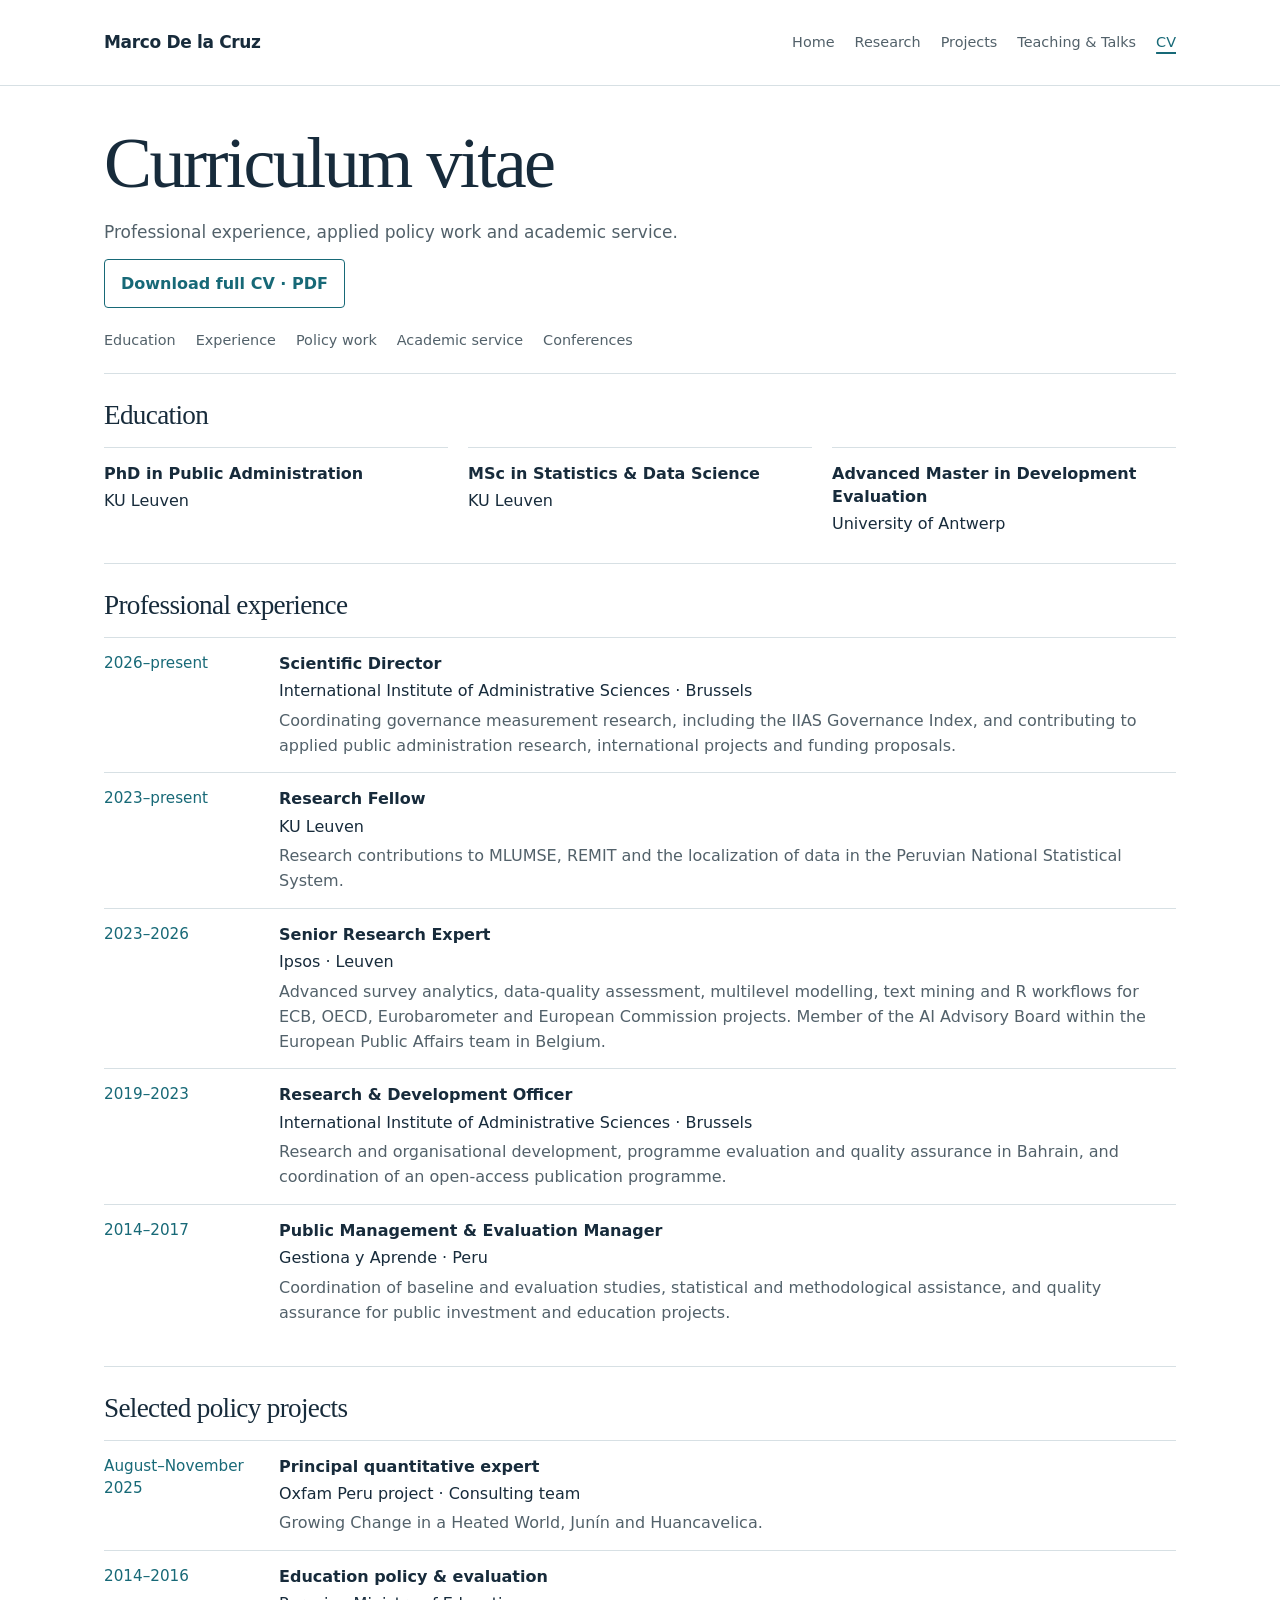
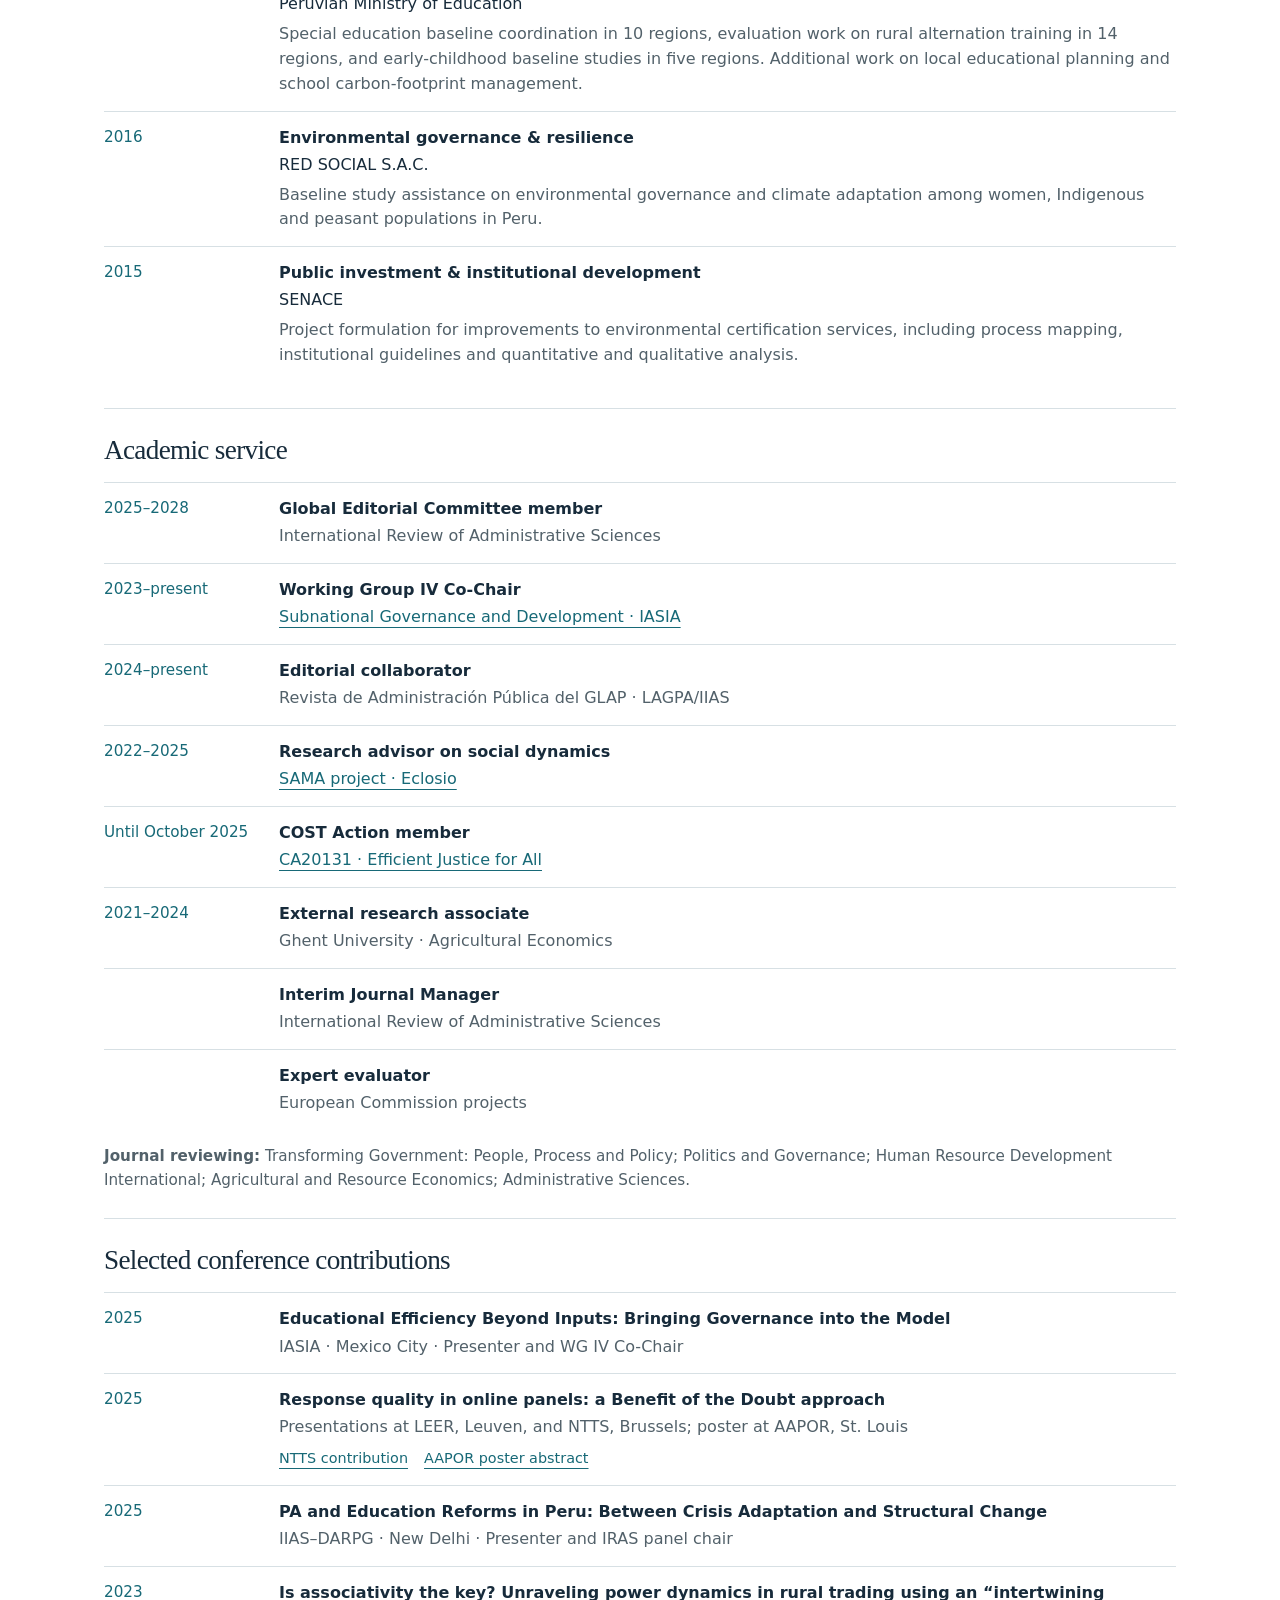
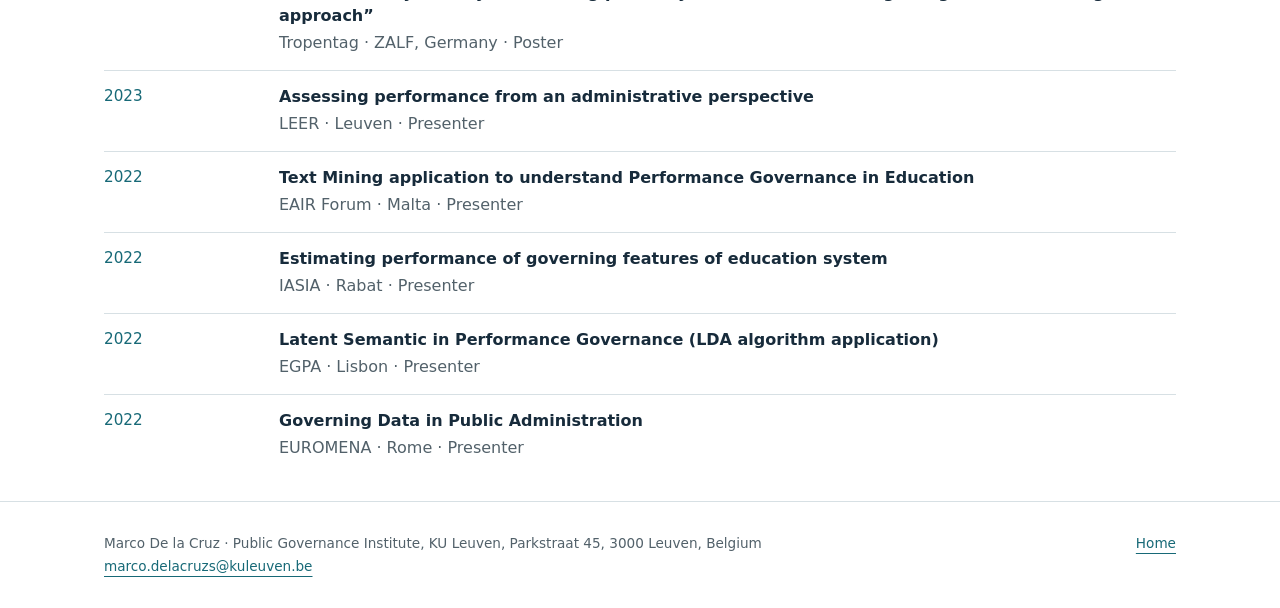
==== commit 2fab4fcd: "Add files via upload" ====
--- a/cv.html
+++ b/cv.html
@@ -1,3 +1,577 @@
 <!DOCTYPE html>
-
-<html lang="en"><head><meta charset="utf-8"/><meta content="width=device-width, initial-scale=1" name="viewport"/><title>CV | Marco De la Cruz</title><meta content="Marco De la Cruz: governance, institutional performance and sustainability, with research in education, agroecological transitions and quantitative methods." name="description"/><link href="style.css" rel="stylesheet"/></head><body><a class="skip" href="#main">Skip to content</a><header><div class="wrap bar"><a class="name" href="index.html">Marco De la Cruz</a><nav aria-label="Main navigation"><a href="index.html">Home</a><a href="research.html">Research</a><a href="teaching.html">Teaching &amp; Talks</a><a aria-current="page" href="cv.html">CV</a></nav></div></header><main class="wrap" id="main"><div class="page-head"><p class="eyebrow">Marco De la Cruz</p><h1>Curriculum vitae</h1><p>Professional experience, applied policy work and academic service.</p></div><nav aria-label="CV sections" class="jump"><a href="#experience">Experience</a><a href="#policy">Policy work</a><a href="#service">Service</a><a href="#talks">Conferences</a></nav><section class="section" id="education"><h2>Education</h2><div class="background"><div><h3>PhD in Public Administration</h3><p>KU Leuven</p></div><div><h3>MSc in Statistics &amp; Data Science</h3><p>KU Leuven</p></div><div><h3>Advanced Master in Development Evaluation</h3><p>University of Antwerp</p></div></div></section><section class="section" id="experience"><h2>Professional experience</h2><article class="cv-grid"><div class="date">2026–present</div><div><h3>Scientific Director</h3><p><strong>International Institute of Administrative Sciences · Brussels</strong></p><p>Coordinating research on governance measurement, including the IIAS Governance Index; leading applied public administration research; contributing to international research projects and funding proposals.</p></div></article><article class="cv-grid"><div class="date">2023–present</div><div><h3>Research Fellow</h3><p><strong>KU Leuven</strong></p><p>Research contributions to MLUMSE, REMIT and work on the localization of data in the Peruvian National Statistical System.</p></div></article><article class="cv-grid"><div class="date">2023–2026</div><div><h3>Senior Research Expert</h3><p><strong>Ipsos · Leuven</strong></p><p>Advanced analytics and survey methodology, including data-quality assessment, multilevel ordinal logistic regression, LDA text mining and R workflows. Contributions to ECB survey programmes, OECD Trust Survey, Eurobarometer Flash surveys and DG Competition extrapolation and imputation methodology. AI Advisory Board involvement within the European Public Affairs team in Belgium.</p></div></article><article class="cv-grid"><div class="date">2019–2023</div><div><h3>Research &amp; Development Officer</h3><p><strong>International Institute of Administrative Sciences · Brussels</strong></p><p>Research and organisational development, quality assurance for the Master’s in Public Management programme in Bahrain, coordination of an open-access programme and contributions to public administration research initiatives.</p></div></article><article class="cv-grid"><div class="date">2014–2017</div><div><h3>Public Management &amp; Evaluation Manager</h3><p><strong>Gestiona y Aprende · Peru</strong></p><p>Coordination of baseline and evaluation studies, statistical and methodological assistance, and quality assurance for public investment and education projects.</p></div></article></section><section class="section" id="policy"><h2>Selected policy projects</h2><article class="cv-grid"><div class="date">August–November 2025</div><div><h3>Principal quantitative expert</h3><p><strong>Oxfam Peru project · Consulting team</strong></p><p>Growing Change in a Heated World, Junín and Huancavelica.</p></div></article><article class="cv-grid"><div class="date">2014–2016</div><div><h3>Education policy &amp; evaluation</h3><p><strong>Peruvian Ministry of Education</strong></p><p>Baseline coordination for special education services in 10 regions; evaluation work on Rural Alternation Training Centres in 14 regions; methodological work on local educational planning; rural early-childhood baseline studies in five regions; assistance on a school carbon-footprint management model.</p></div></article><article class="cv-grid"><div class="date">2016</div><div><h3>Environmental governance &amp; resilience</h3><p><strong>RED SOCIAL S.A.C.</strong></p><p>Technical assistance for a baseline study concerning women, Indigenous and peasant populations, environmental governance and climate adaptation in Peru.</p></div></article><article class="cv-grid"><div class="date">2015</div><div><h3>Public investment &amp; institutional development</h3><p><strong>SENACE</strong></p><p>Formulation work for improvements to environmental certification services, including process mapping, institutional guidelines and quantitative and qualitative analysis.</p></div></article></section><section class="section" id="service"><h2>Academic service</h2><article class="course"><span class="date">2025–2028</span><div><h3>Global Editorial Committee member</h3><p>International Review of Administrative Sciences</p></div></article><article class="course"><span class="date">2023–present</span><div><h3>Working Group IV Co-Chair</h3><p>Subnational Governance and Development · IASIA</p></div></article><article class="course"><span class="date">2024–present</span><div><h3>Editorial collaborator</h3><p>Revista de Administración Pública del GLAP · LAGPA/IIAS</p></div></article><article class="course"><span class="date">2022–2025</span><div><h3>Research advisor on social dynamics</h3><p>SAMA project · Eclosio</p></div></article><article class="course"><span class="date">Until October 2025</span><div><h3>COST Action member</h3><p>CA20131 · Efficient Justice for All</p></div></article><article class="course"><span class="date">2021–2024</span><div><h3>External research associate</h3><p>Ghent University · Agricultural Economics</p></div></article><article class="course"><span class="date"></span><div><h3>Interim Journal Manager</h3><p>International Review of Administrative Sciences</p></div></article><article class="course"><span class="date"></span><div><h3>Expert evaluator</h3><p>European Commission projects</p></div></article><p class="quiet">Journal reviewing: Transforming Government: People, Process and Policy; Politics and Governance; Human Resource Development International; Agricultural and Resource Economics; Administrative Sciences.</p></section><section class="section" id="talks"><h2>Selected conference contributions</h2><article class="course"><span class="date">2025</span><div><h3>Educational Efficiency Beyond Inputs: Bringing Governance into the Model</h3><p>IASIA · Mexico City · Presenter and WG IV Co-Chair</p></div></article><article class="course"><span class="date">2025</span><div><h3>Response quality in online panels: a Benefit of the Doubt approach</h3><p>Presentations at LEER, Leuven, and NTTS, Brussels; poster at AAPOR, St. Louis</p></div></article><article class="course"><span class="date">2025</span><div><h3>PA and Education Reforms in Peru: Between Crisis Adaptation and Structural Change</h3><p>IIAS–DARPG · New Delhi · Presenter and IRAS panel chair</p></div></article><article class="course"><span class="date">2023</span><div><h3>Is associativity the key? Unraveling power dynamics in rural trading using an “intertwining approach”</h3><p>Tropentag · ZALF, Germany · Poster</p></div></article><article class="course"><span class="date">2023</span><div><h3>Assessing performance from an administrative perspective</h3><p>LEER · Leuven · Presenter</p></div></article><article class="course"><span class="date">2022</span><div><h3>Text Mining application to understand Performance Governance in Education</h3><p>EAIR Forum · Malta · Presenter</p></div></article><article class="course"><span class="date">2022</span><div><h3>Estimating performance of governing features of education system</h3><p>IASIA · Rabat · Presenter</p></div></article><article class="course"><span class="date">2022</span><div><h3>Latent Semantic in Performance Governance (LDA algorithm application)</h3><p>EGPA · Lisbon · Presenter</p></div></article><article class="course"><span class="date">2022</span><div><h3>Governing Data in Public Administration</h3><p>EUROMENA · Rome · Presenter</p></div></article></section></main><footer><div class="wrap"><span>Marco De la Cruz · Research &amp; Teaching</span><a href="index.html">Home</a></div></footer></body></html>+<html lang="en">
+<head>
+  <meta charset="utf-8">
+  <meta name="viewport" content="width=device-width, initial-scale=1">
+
+  <title>CV | Marco De la Cruz</title>
+
+  <meta
+    name="description"
+    content="Marco De la Cruz: professional experience, education, policy projects and academic service."
+  >
+
+  <link href="style.css" rel="stylesheet">
+
+  <style>
+    /* Compact formatting for this page only */
+
+    .cv-page .page-head {
+      padding: 36px 0 20px;
+    }
+
+    .cv-page .page-head h1 {
+      margin-bottom: 14px;
+    }
+
+    .cv-page .page-head p {
+      margin-bottom: 12px;
+    }
+
+    .cv-download {
+      display: inline-block;
+      padding: 10px 16px;
+      border: 1px solid var(--accent, #176977);
+      border-radius: 4px;
+      color: var(--accent, #176977);
+      font-size: 1rem;
+      font-weight: 600;
+      text-decoration: none;
+    }
+
+    .cv-download:hover {
+      background: var(--accent, #176977);
+      color: #fff;
+    }
+
+    .cv-page .jump {
+      gap: 10px 20px;
+      padding-bottom: 20px;
+    }
+
+    .cv-page .section {
+      padding: 26px 0;
+    }
+
+    .cv-page .section > h2 {
+      font-size: 1.7rem;
+      margin-bottom: 16px;
+    }
+
+    .cv-page .cv-grid,
+    .cv-page .course {
+      display: grid;
+      grid-template-columns: 155px minmax(0, 1fr);
+      align-items: start;
+      gap: 20px;
+      padding: 14px 0;
+      border-top: 1px solid var(--line, #d7e0e4);
+    }
+
+    .cv-page .cv-grid h3,
+    .cv-page .course h3,
+    .cv-page .education-item h3 {
+      font: 600 1rem/1.45 system-ui, -apple-system, sans-serif;
+      margin: 0 0 4px;
+    }
+
+    .cv-page .cv-grid p,
+    .cv-page .course p,
+    .cv-page .education-item p {
+      margin: 0 0 5px;
+      font-size: 1rem;
+      line-height: 1.55;
+    }
+
+    .cv-page .cv-grid p:last-child,
+    .cv-page .course p:last-child,
+    .cv-page .education-item p:last-child {
+      margin-bottom: 0;
+    }
+
+    .cv-page .date {
+      font-size: 0.95rem;
+      line-height: 1.5;
+      color: var(--accent, #176977);
+    }
+
+    .cv-page .organisation {
+      color: var(--ink, #172b3b);
+      font-weight: 500;
+    }
+
+    .cv-page .education-grid {
+      display: grid;
+      grid-template-columns: repeat(3, minmax(0, 1fr));
+      gap: 20px;
+    }
+
+    .cv-page .education-item {
+      border-top: 1px solid var(--line, #d7e0e4);
+      padding-top: 14px;
+    }
+
+    .cv-page .reviewing {
+      margin-top: 14px;
+      margin-bottom: 0;
+      font-size: 0.95rem;
+      line-height: 1.6;
+    }
+
+    .cv-page .course-links {
+      display: flex;
+      flex-wrap: wrap;
+      gap: 8px 16px;
+      margin-top: 6px;
+      font-size: 0.9rem;
+    }
+
+    @media (max-width: 800px) {
+      .cv-page .education-grid {
+        grid-template-columns: 1fr;
+        gap: 14px;
+      }
+
+      .cv-page .cv-grid,
+      .cv-page .course {
+        grid-template-columns: 1fr;
+        gap: 5px;
+      }
+
+      .cv-page .section {
+        padding: 22px 0;
+      }
+    }
+
+    @media print {
+      .cv-page .jump,
+      .cv-page .cv-download {
+        display: none;
+      }
+
+      .cv-page .cv-grid,
+      .cv-page .course,
+      .cv-page .education-item {
+        break-inside: avoid;
+      }
+    }
+  </style>
+</head>
+
+<body>
+  <a class="skip" href="#main">Skip to content</a>
+
+  <header>
+    <div class="wrap bar">
+      <a class="name" href="index.html">Marco De la Cruz</a>
+
+      <nav aria-label="Main navigation">
+        <a href="index.html">Home</a>
+        <a href="research.html">Research</a>
+        <a href="projects.html">Projects</a>
+        <a href="teaching.html">Teaching &amp; Talks</a>
+        <a href="cv.html" aria-current="page">CV</a>
+      </nav>
+    </div>
+  </header>
+
+  <main class="wrap cv-page" id="main">
+
+    <div class="page-head">
+      <h1>Curriculum vitae</h1>
+
+      <p>
+        Professional experience, applied policy work and academic service.
+      </p>
+
+      <a
+        class="cv-download"
+        href="https://soc.kuleuven.be/io/personeel/staf/cv/cv-marco-de-la-cruz-sanchez-en.pdf"
+      >
+        Download full CV · PDF
+      </a>
+    </div>
+
+    <nav aria-label="CV sections" class="jump">
+      <a href="#education">Education</a>
+      <a href="#experience">Experience</a>
+      <a href="#policy">Policy work</a>
+      <a href="#service">Academic service</a>
+      <a href="#talks">Conferences</a>
+    </nav>
+
+    <section class="section" id="education">
+      <h2>Education</h2>
+
+      <div class="education-grid">
+
+        <article class="education-item">
+          <h3>PhD in Public Administration</h3>
+          <p>KU Leuven</p>
+        </article>
+
+        <article class="education-item">
+          <h3>MSc in Statistics &amp; Data Science</h3>
+          <p>KU Leuven</p>
+        </article>
+
+        <article class="education-item">
+          <h3>Advanced Master in Development Evaluation</h3>
+          <p>University of Antwerp</p>
+        </article>
+
+      </div>
+    </section>
+
+    <section class="section" id="experience">
+      <h2>Professional experience</h2>
+
+      <article class="cv-grid">
+        <div class="date">2026–present</div>
+        <div>
+          <h3>Scientific Director</h3>
+          <p class="organisation">
+            International Institute of Administrative Sciences · Brussels
+          </p>
+          <p>
+            Coordinating governance measurement research, including the
+            IIAS Governance Index, and contributing to applied public
+            administration research, international projects and funding
+            proposals.
+          </p>
+        </div>
+      </article>
+
+      <article class="cv-grid">
+        <div class="date">2023–present</div>
+        <div>
+          <h3>Research Fellow</h3>
+          <p class="organisation">KU Leuven</p>
+          <p>
+            Research contributions to MLUMSE, REMIT and the localization
+            of data in the Peruvian National Statistical System.
+          </p>
+        </div>
+      </article>
+
+      <article class="cv-grid">
+        <div class="date">2023–2026</div>
+        <div>
+          <h3>Senior Research Expert</h3>
+          <p class="organisation">Ipsos · Leuven</p>
+          <p>
+            Advanced survey analytics, data-quality assessment, multilevel
+            modelling, text mining and R workflows for ECB, OECD,
+            Eurobarometer and European Commission projects. Member of
+            the AI Advisory Board within the European Public Affairs
+            team in Belgium.
+          </p>
+        </div>
+      </article>
+
+      <article class="cv-grid">
+        <div class="date">2019–2023</div>
+        <div>
+          <h3>Research &amp; Development Officer</h3>
+          <p class="organisation">
+            International Institute of Administrative Sciences · Brussels
+          </p>
+          <p>
+            Research and organisational development, programme evaluation
+            and quality assurance in Bahrain, and coordination of an
+            open-access publication programme.
+          </p>
+        </div>
+      </article>
+
+      <article class="cv-grid">
+        <div class="date">2014–2017</div>
+        <div>
+          <h3>Public Management &amp; Evaluation Manager</h3>
+          <p class="organisation">Gestiona y Aprende · Peru</p>
+          <p>
+            Coordination of baseline and evaluation studies, statistical
+            and methodological assistance, and quality assurance for
+            public investment and education projects.
+          </p>
+        </div>
+      </article>
+
+    </section>
+
+    <section class="section" id="policy">
+      <h2>Selected policy projects</h2>
+
+      <article class="cv-grid">
+        <div class="date">August–November 2025</div>
+        <div>
+          <h3>Principal quantitative expert</h3>
+          <p class="organisation">
+            Oxfam Peru project · Consulting team
+          </p>
+          <p>
+            Growing Change in a Heated World, Junín and Huancavelica.
+          </p>
+        </div>
+      </article>
+
+      <article class="cv-grid">
+        <div class="date">2014–2016</div>
+        <div>
+          <h3>Education policy &amp; evaluation</h3>
+          <p class="organisation">Peruvian Ministry of Education</p>
+          <p>
+            Special education baseline coordination in 10 regions,
+            evaluation work on rural alternation training in 14 regions,
+            and early-childhood baseline studies in five regions.
+            Additional work on local educational planning and school
+            carbon-footprint management.
+          </p>
+        </div>
+      </article>
+
+      <article class="cv-grid">
+        <div class="date">2016</div>
+        <div>
+          <h3>Environmental governance &amp; resilience</h3>
+          <p class="organisation">RED SOCIAL S.A.C.</p>
+          <p>
+            Baseline study assistance on environmental governance and
+            climate adaptation among women, Indigenous and peasant
+            populations in Peru.
+          </p>
+        </div>
+      </article>
+
+      <article class="cv-grid">
+        <div class="date">2015</div>
+        <div>
+          <h3>Public investment &amp; institutional development</h3>
+          <p class="organisation">SENACE</p>
+          <p>
+            Project formulation for improvements to environmental
+            certification services, including process mapping,
+            institutional guidelines and quantitative and qualitative
+            analysis.
+          </p>
+        </div>
+      </article>
+
+    </section>
+
+    <section class="section" id="service">
+      <h2>Academic service</h2>
+
+      <article class="course">
+        <span class="date">2025–2028</span>
+        <div>
+          <h3>Global Editorial Committee member</h3>
+          <p>International Review of Administrative Sciences</p>
+        </div>
+      </article>
+
+      <article class="course">
+        <span class="date">2023–present</span>
+        <div>
+          <h3>Working Group IV Co-Chair</h3>
+          <p>
+            <a href="https://www.iias-iisa.org/iasia-working-groups-wg-4-sub-national-governance-and-development/">
+              Subnational Governance and Development · IASIA
+            </a>
+          </p>
+        </div>
+      </article>
+
+      <article class="course">
+        <span class="date">2024–present</span>
+        <div>
+          <h3>Editorial collaborator</h3>
+          <p>
+            Revista de Administración Pública del GLAP · LAGPA/IIAS
+          </p>
+        </div>
+      </article>
+
+      <article class="course">
+        <span class="date">2022–2025</span>
+        <div>
+          <h3>Research advisor on social dynamics</h3>
+          <p>
+            <a href="https://www.eclosio.ong/es/news/el-proyecto-sama-comienza/">
+              SAMA project · Eclosio
+            </a>
+          </p>
+        </div>
+      </article>
+
+      <article class="course">
+        <span class="date">Until October 2025</span>
+        <div>
+          <h3>COST Action member</h3>
+          <p>
+            <a href="https://www.cost.eu/actions/CA20131/">
+              CA20131 · Efficient Justice for All
+            </a>
+          </p>
+        </div>
+      </article>
+
+      <article class="course">
+        <span class="date">2021–2024</span>
+        <div>
+          <h3>External research associate</h3>
+          <p>Ghent University · Agricultural Economics</p>
+        </div>
+      </article>
+
+      <article class="course">
+        <span class="date"></span>
+        <div>
+          <h3>Interim Journal Manager</h3>
+          <p>International Review of Administrative Sciences</p>
+        </div>
+      </article>
+
+      <article class="course">
+        <span class="date"></span>
+        <div>
+          <h3>Expert evaluator</h3>
+          <p>European Commission projects</p>
+        </div>
+      </article>
+
+      <p class="quiet reviewing">
+        <strong>Journal reviewing:</strong>
+        Transforming Government: People, Process and Policy;
+        Politics and Governance;
+        Human Resource Development International;
+        Agricultural and Resource Economics;
+        Administrative Sciences.
+      </p>
+
+    </section>
+
+    <section class="section" id="talks">
+      <h2>Selected conference contributions</h2>
+
+      <article class="course">
+        <span class="date">2025</span>
+        <div>
+          <h3>
+            Educational Efficiency Beyond Inputs:
+            Bringing Governance into the Model
+          </h3>
+          <p>
+            IASIA · Mexico City · Presenter and WG IV Co-Chair
+          </p>
+        </div>
+      </article>
+
+      <article class="course">
+        <span class="date">2025</span>
+        <div>
+          <h3>
+            Response quality in online panels:
+            a Benefit of the Doubt approach
+          </h3>
+          <p>
+            Presentations at LEER, Leuven, and NTTS, Brussels;
+            poster at AAPOR, St. Louis
+          </p>
+          <div class="course-links">
+            <a href="research.html#conference">NTTS contribution</a>
+            <a href="https://aapor.confex.com/aapor/2025/meetingapp.cgi/Paper/4449">
+              AAPOR poster abstract
+            </a>
+          </div>
+        </div>
+      </article>
+
+      <article class="course">
+        <span class="date">2025</span>
+        <div>
+          <h3>
+            PA and Education Reforms in Peru:
+            Between Crisis Adaptation and Structural Change
+          </h3>
+          <p>
+            IIAS–DARPG · New Delhi · Presenter and IRAS panel chair
+          </p>
+        </div>
+      </article>
+
+      <article class="course">
+        <span class="date">2023</span>
+        <div>
+          <h3>
+            Is associativity the key? Unraveling power dynamics
+            in rural trading using an “intertwining approach”
+          </h3>
+          <p>Tropentag · ZALF, Germany · Poster</p>
+        </div>
+      </article>
+
+      <article class="course">
+        <span class="date">2023</span>
+        <div>
+          <h3>
+            Assessing performance from an administrative perspective
+          </h3>
+          <p>LEER · Leuven · Presenter</p>
+        </div>
+      </article>
+
+      <article class="course">
+        <span class="date">2022</span>
+        <div>
+          <h3>
+            Text Mining application to understand
+            Performance Governance in Education
+          </h3>
+          <p>EAIR Forum · Malta · Presenter</p>
+        </div>
+      </article>
+
+      <article class="course">
+        <span class="date">2022</span>
+        <div>
+          <h3>
+            Estimating performance of governing features
+            of education system
+          </h3>
+          <p>IASIA · Rabat · Presenter</p>
+        </div>
+      </article>
+
+      <article class="course">
+        <span class="date">2022</span>
+        <div>
+          <h3>
+            Latent Semantic in Performance Governance
+            (LDA algorithm application)
+          </h3>
+          <p>EGPA · Lisbon · Presenter</p>
+        </div>
+      </article>
+
+      <article class="course">
+        <span class="date">2022</span>
+        <div>
+          <h3>Governing Data in Public Administration</h3>
+          <p>EUROMENA · Rome · Presenter</p>
+        </div>
+      </article>
+
+    </section>
+
+  </main>
+
+  <footer>
+    <div class="wrap">
+      <span>Marco De la Cruz · Public Governance Institute, KU Leuven, Parkstraat 45, 3000 Leuven, Belgium<br><a href="mailto:marco.delacruzs@kuleuven.be">marco.delacruzs@kuleuven.be</a></span>
+      <a href="index.html">Home</a>
+    </div>
+  </footer>
+
+</body>
+</html>
--- a/style.css
+++ b/style.css
@@ -8,3 +8,9 @@
 .hero{grid-template-columns:1fr 280px}.page-head{padding:65px 0 35px;max-width:820px}.page-head h1{font-size:clamp(2.8rem,6vw,4.5rem)}.page-head p{color:var(--muted)}.publication{padding:23px 0;border-top:1px solid var(--line);max-width:850px}.publication h3{font-family:inherit;font-weight:550;font-size:1.07rem;line-height:1.5;margin:6px 0}.publication p{color:var(--muted);font-size:.94rem;margin:5px 0}.label{font-size:.8rem;color:var(--accent);font-weight:600}.jump{display:flex;gap:22px;flex-wrap:wrap;padding:0 0 30px;font-size:.95rem}.course{display:grid;grid-template-columns:140px 1fr;gap:25px;padding:22px 0;border-top:1px solid var(--line)}.course h3{font:600 1.05rem/1.5 system-ui;margin:0 0 8px}.course p{margin:0;color:var(--muted);font-size:.95rem}.date{color:var(--accent);font-size:.9rem}.cv-grid{display:grid;grid-template-columns:220px 1fr;gap:35px;padding:25px 0;border-top:1px solid var(--line)}.cv-grid h3{font:600 1.08rem/1.5 system-ui}.cv-grid p{color:var(--muted)}nav a[aria-current=page]{color:var(--accent);text-decoration:underline;text-decoration-thickness:2px}.quiet{color:var(--muted)}@media(max-width:800px){.hero,.cv-grid{grid-template-columns:1fr}.course{grid-template-columns:1fr;gap:6px}.page-head{padding-top:40px}.hero{gap:30px}}
 /* Compact research overview, distinct from the publication list. */
 #streams{background:#f0f5f7;border-top:3px solid #176977;padding:30px;margin:0 0 38px;border-radius:2px}#streams>h2{font-size:2rem;margin-bottom:24px}.focus-grid{display:grid;grid-template-columns:1fr 1fr;gap:28px 36px}.focus-item h3{font:650 1.15rem/1.4 system-ui,-apple-system,sans-serif;color:#172b3b;margin:0 0 10px}.focus-item p{font-size:1rem;line-height:1.65;color:#40535f;margin:0 0 10px}.focus-item a{font-size:.9rem}.section{padding:42px 0}.project{grid-template-columns:210px 1fr;gap:30px;padding:24px 0}.category{font-size:.95rem}.publication{padding:18px 0}.publication h3{margin:5px 0}.paper-links{display:flex;gap:15px;flex-wrap:wrap;font-size:.9rem}.page-head{padding:45px 0 25px}@media(max-width:800px){.focus-grid{grid-template-columns:1fr;gap:25px}#streams{padding:22px}.project{grid-template-columns:1fr;gap:8px}.bar nav{gap:14px}.bar nav a{font-size:.88rem}}
+
+/* Project titles and roles share one reading column. */
+.project-entry{max-width:880px;padding:25px 0;border-top:1px solid var(--line)}.project-entry h3{font-size:1.5rem;line-height:1.3;margin:0 0 8px}.project-entry h3 a,.publication h3 a,.course h3 a{color:var(--ink);text-decoration:none}.project-entry h3 a:hover,.publication h3 a:hover,.course h3 a:hover{color:var(--accent);text-decoration:underline}.project-entry .project-meta{color:var(--accent);font-size:1rem;margin:0 0 12px;font-weight:550}.project-entry p{margin-bottom:12px}.resource-link{font-size:.95rem}.bar{gap:20px}nav{gap:20px}@media(max-width:900px){.bar{flex-wrap:wrap;padding:16px 0}nav{gap:16px}.project-entry h3{font-size:1.3rem}}
+
+/* Bibliographic entries use a compact, consistent reading rhythm. */
+.output-section{padding:27px 0}.output-section>h2{font-size:clamp(2rem,4vw,3rem);margin-bottom:22px}.output-section .publication{max-width:none;padding:13px 0}.output-section .publication h3{font:600 1rem/1.5 system-ui,-apple-system,sans-serif;margin:0 0 4px}.output-section .publication .citation-meta{font-size:.94rem;line-height:1.55;margin:0 0 5px}.output-section .paper-links{font-size:.9rem;line-height:1.4}.output-section .publication:last-child{padding-bottom:3px}
